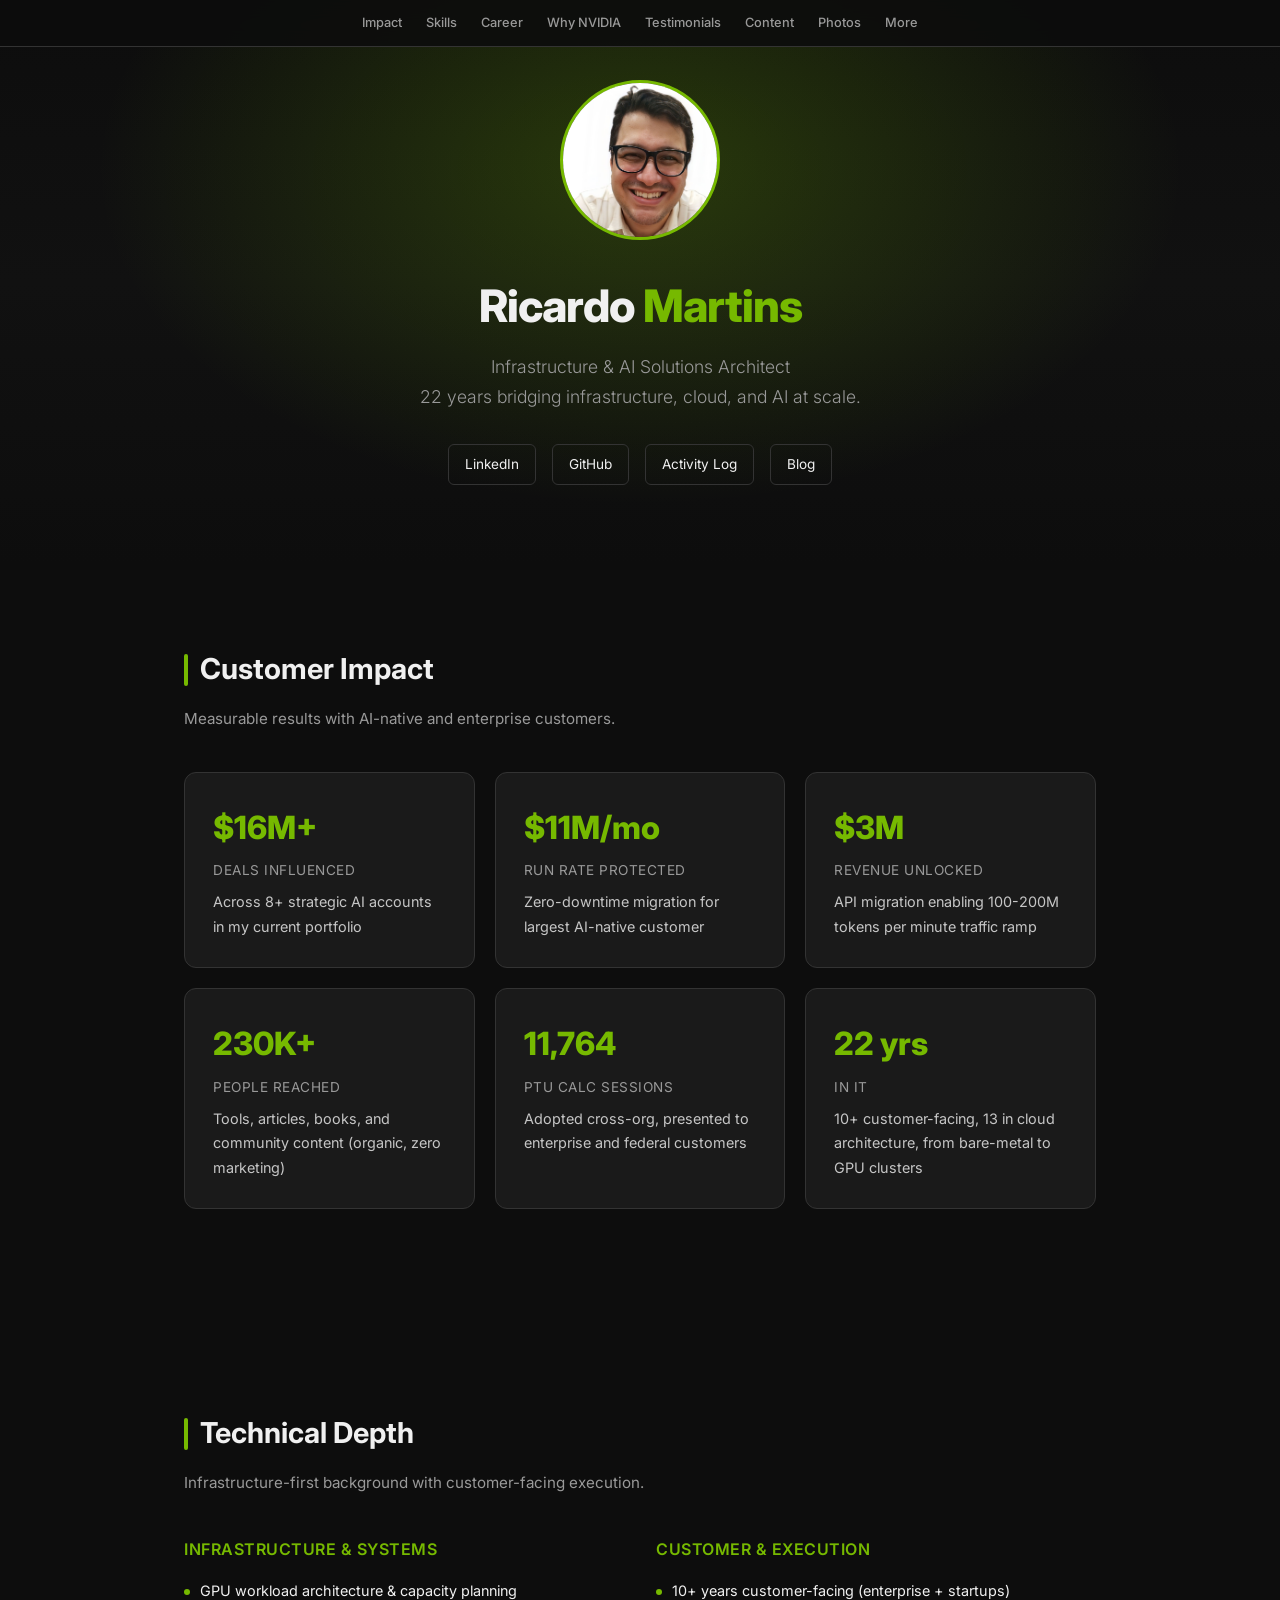
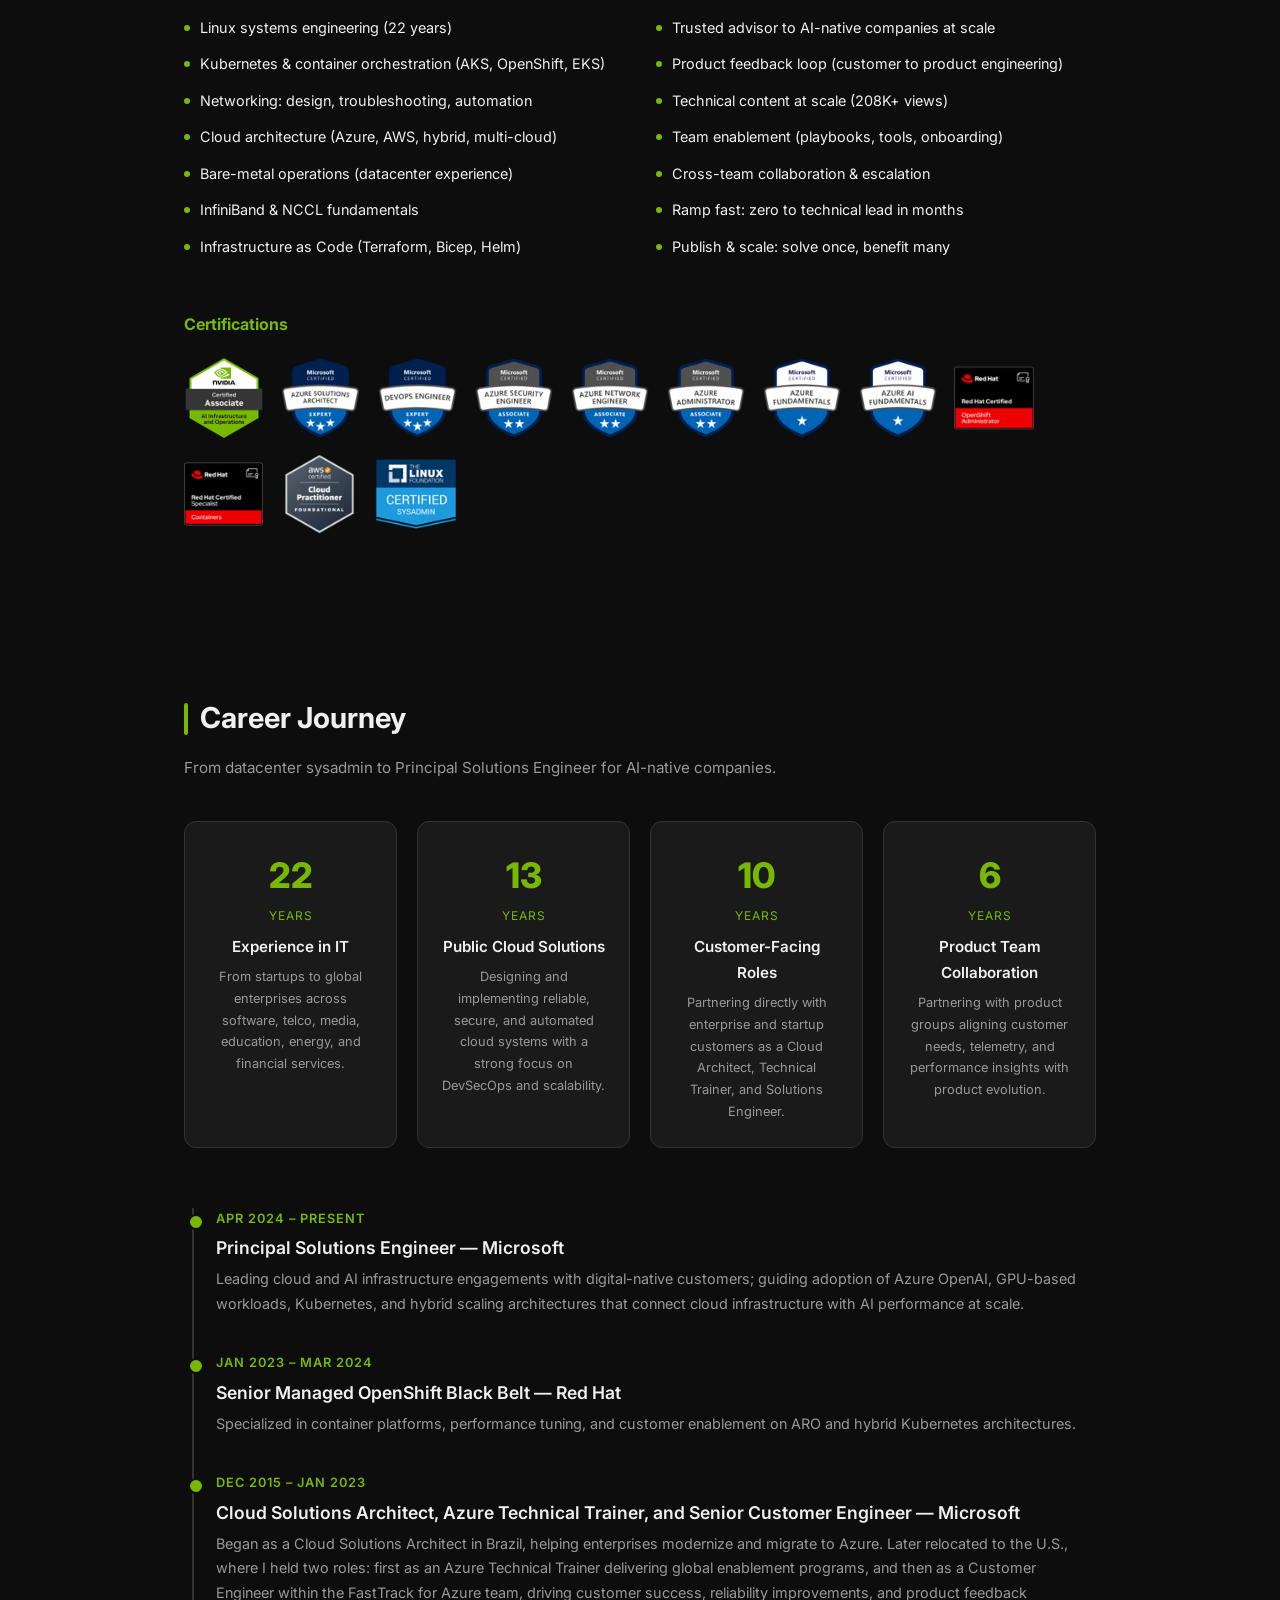
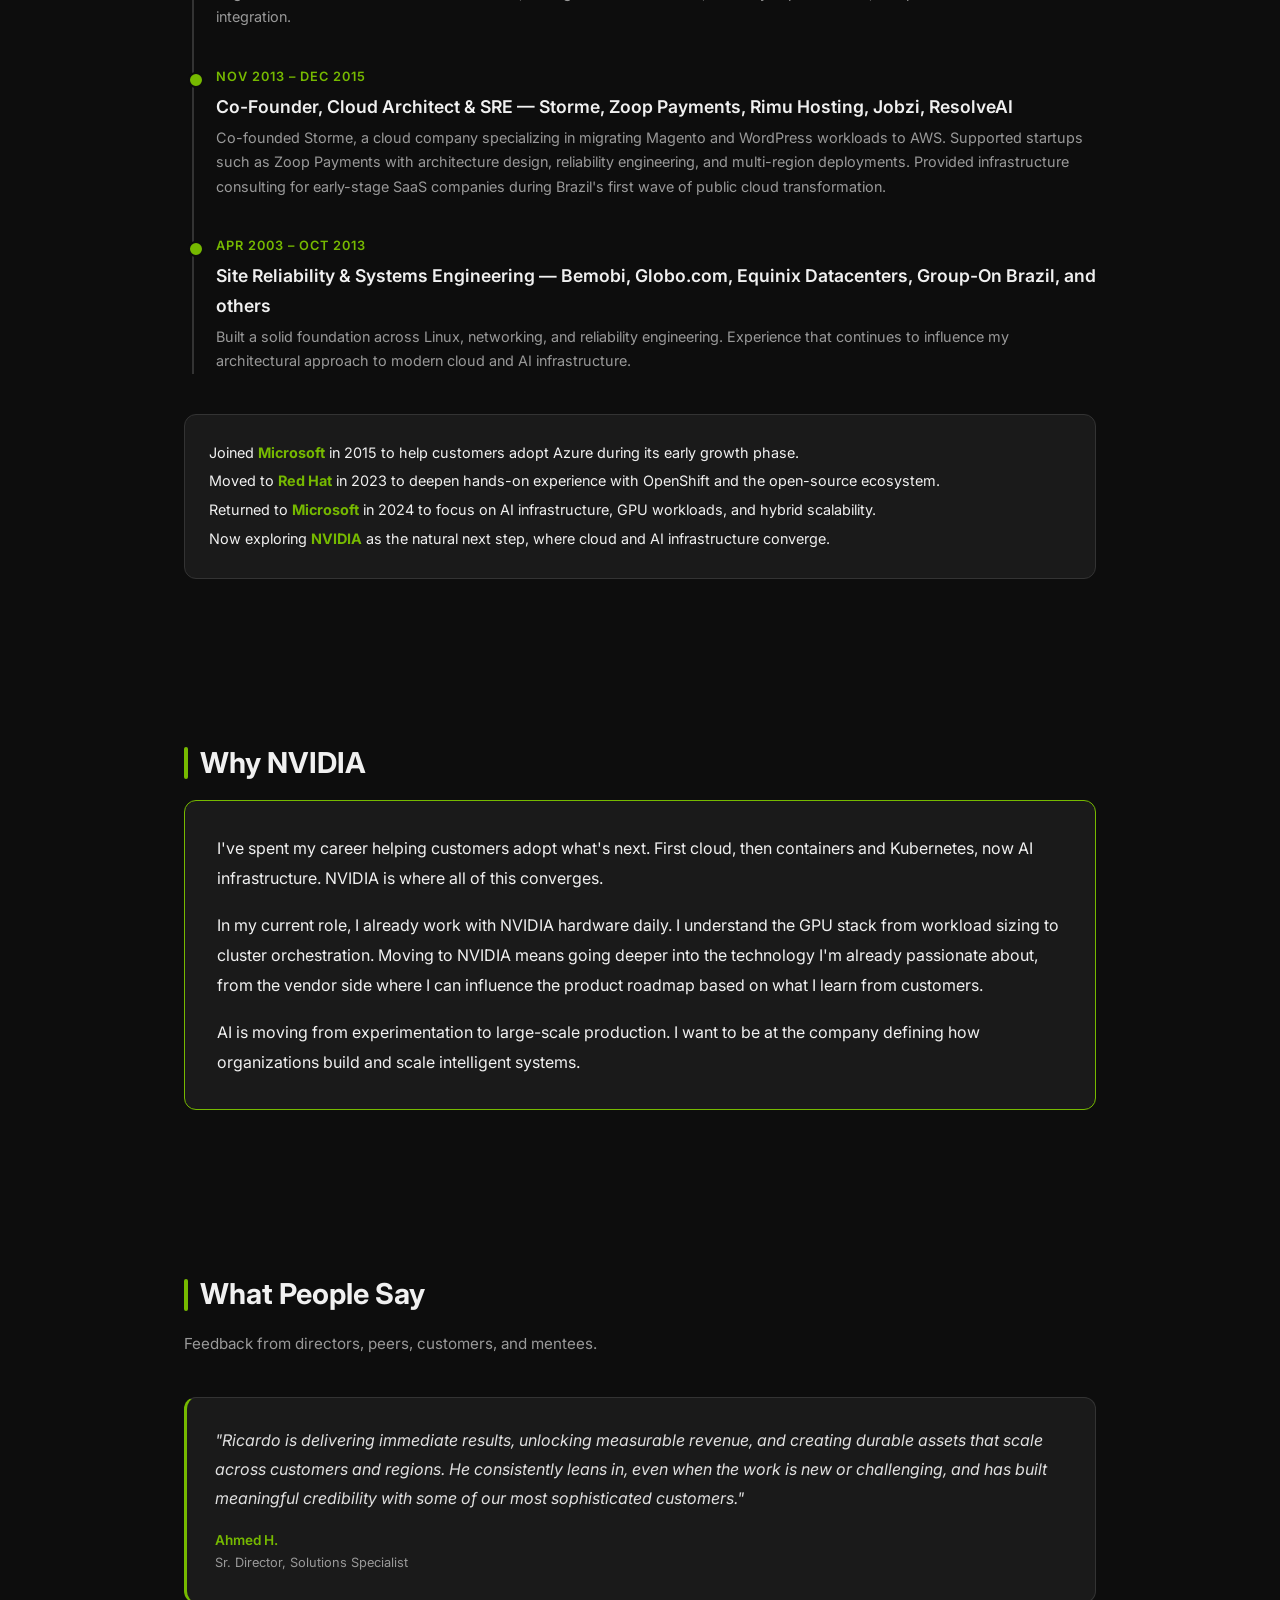
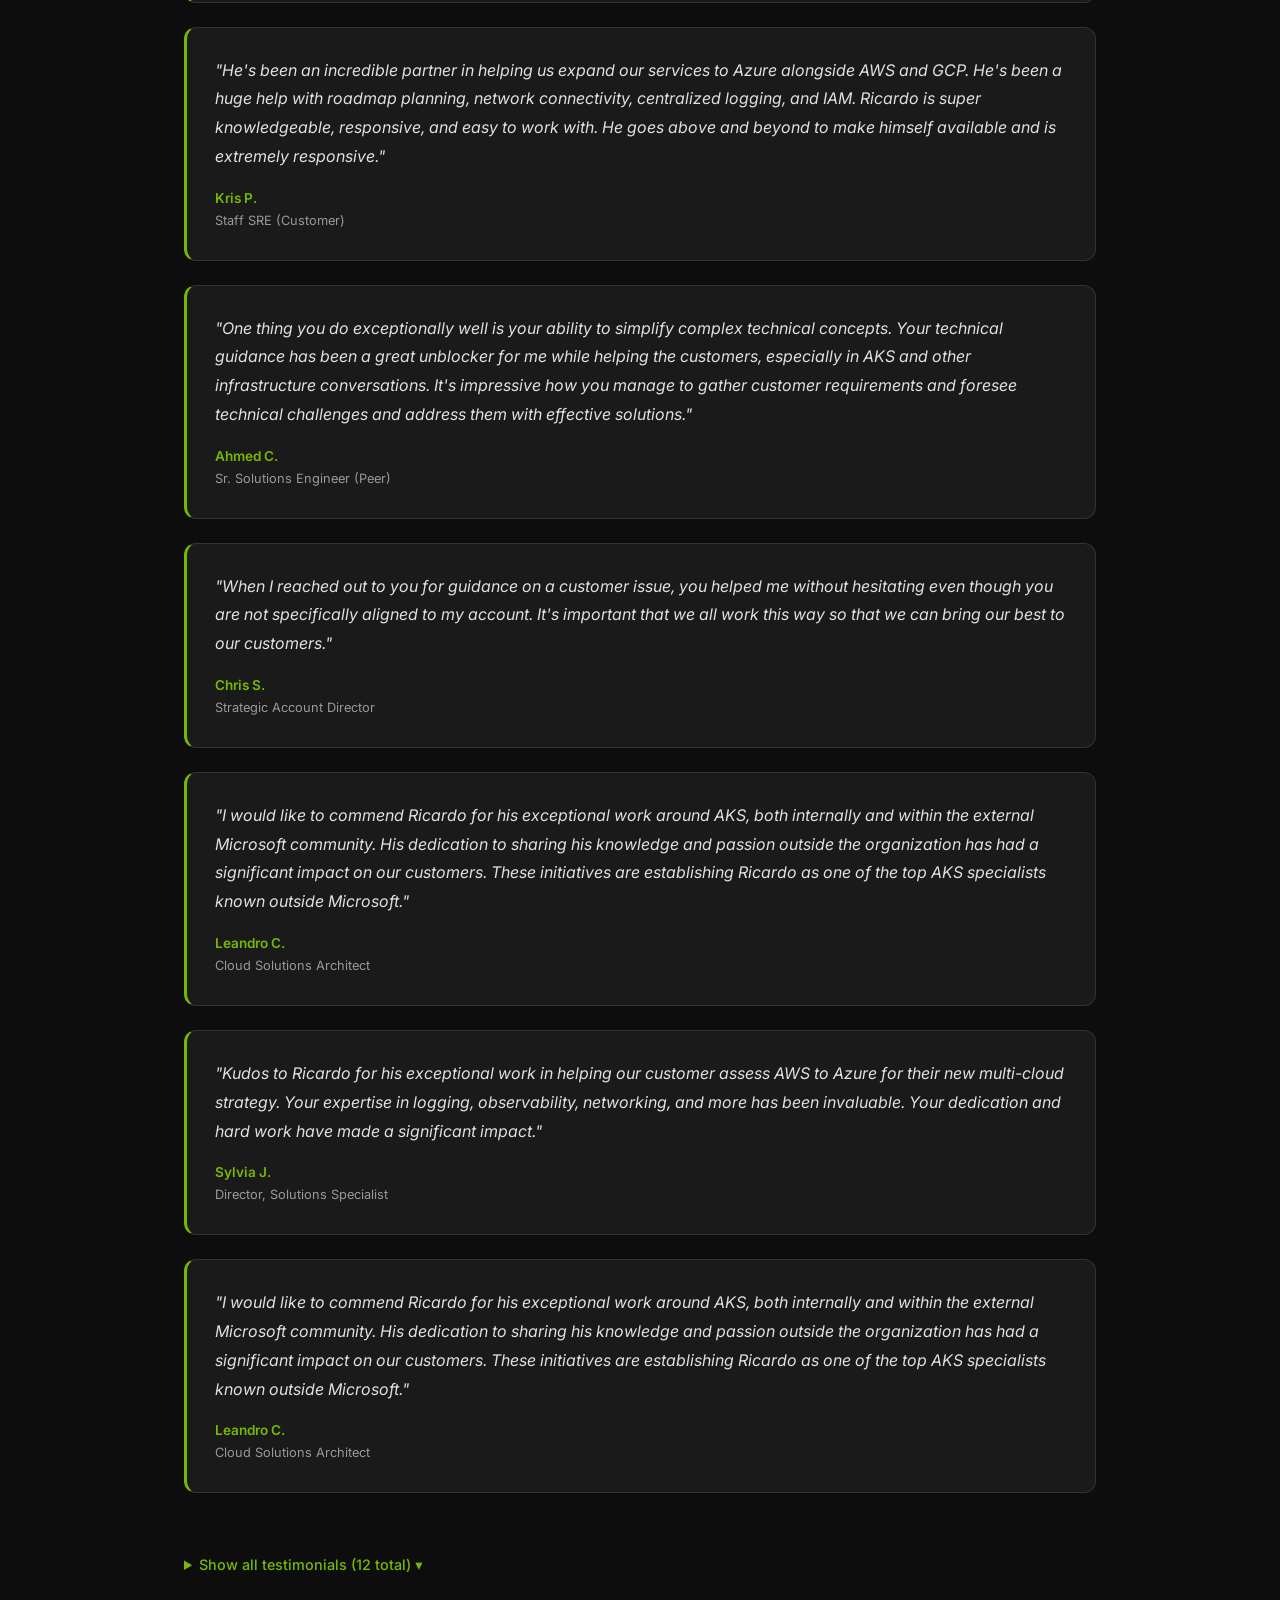
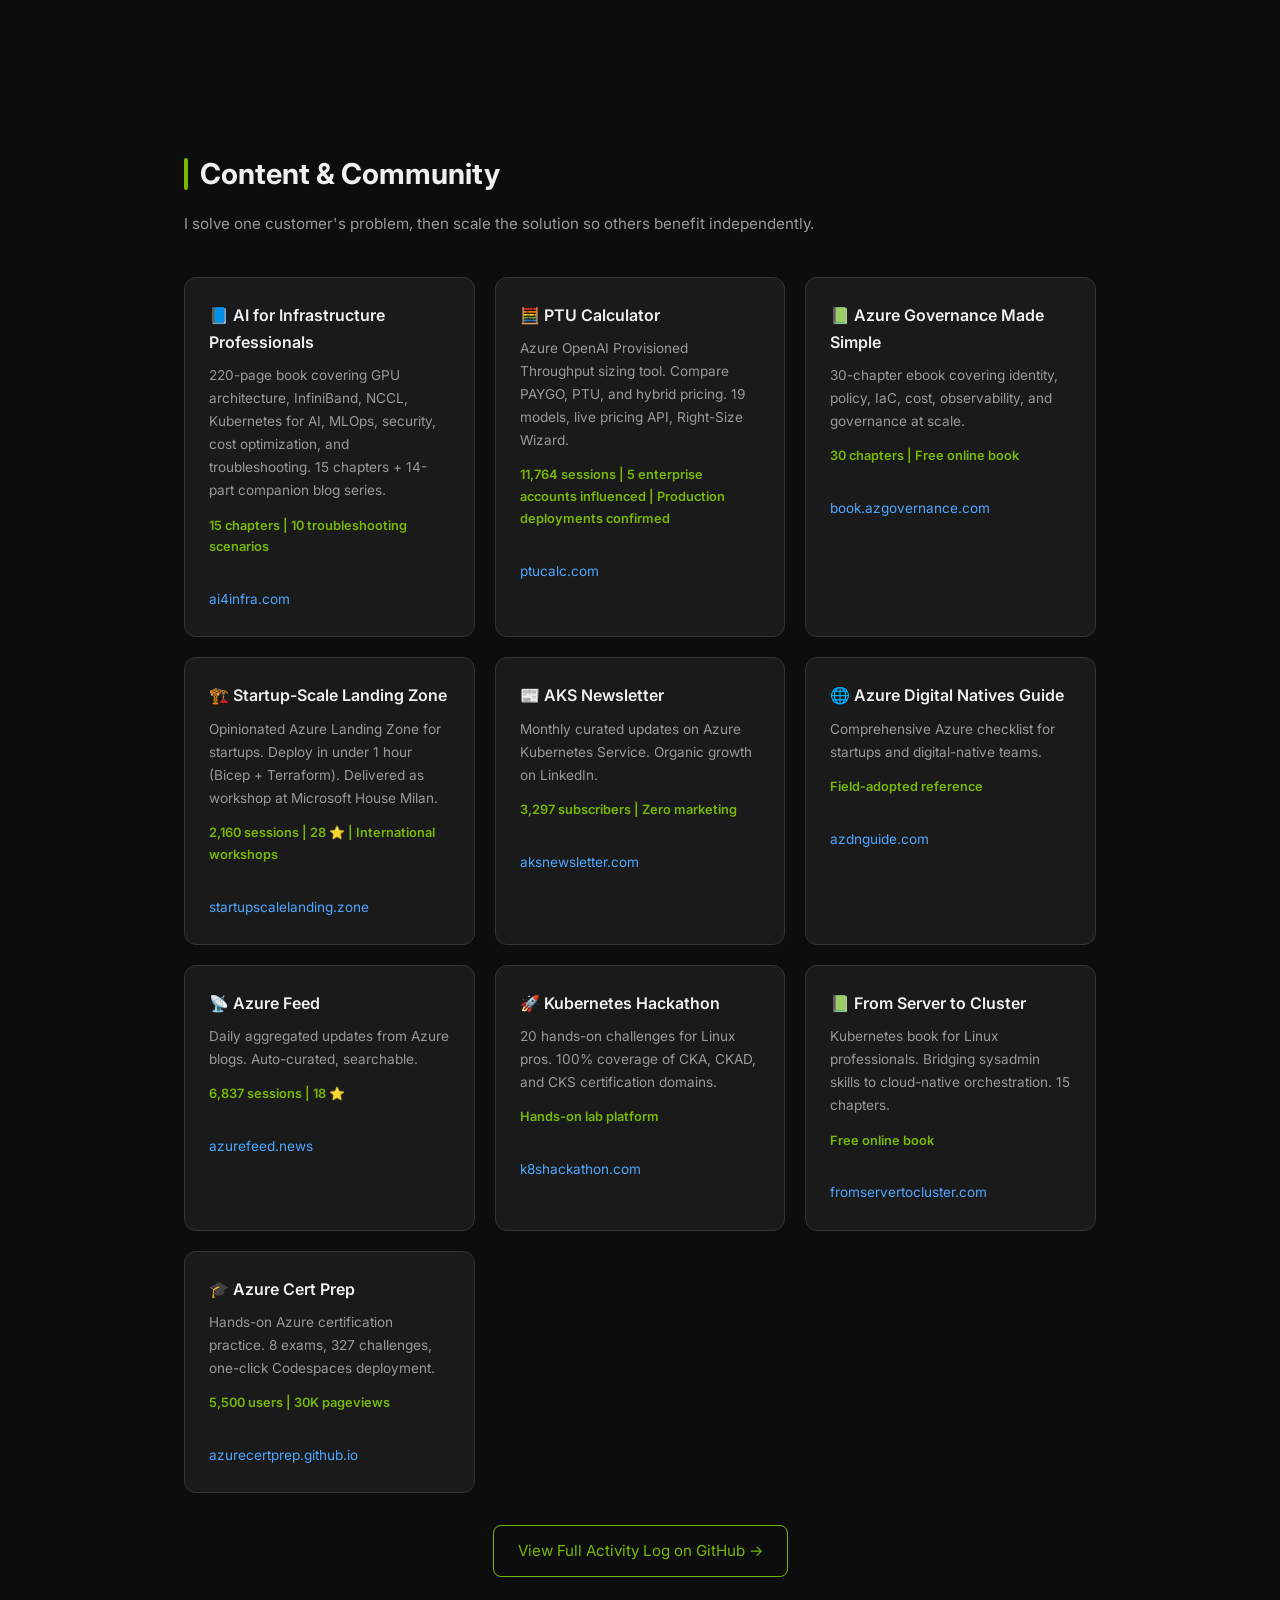
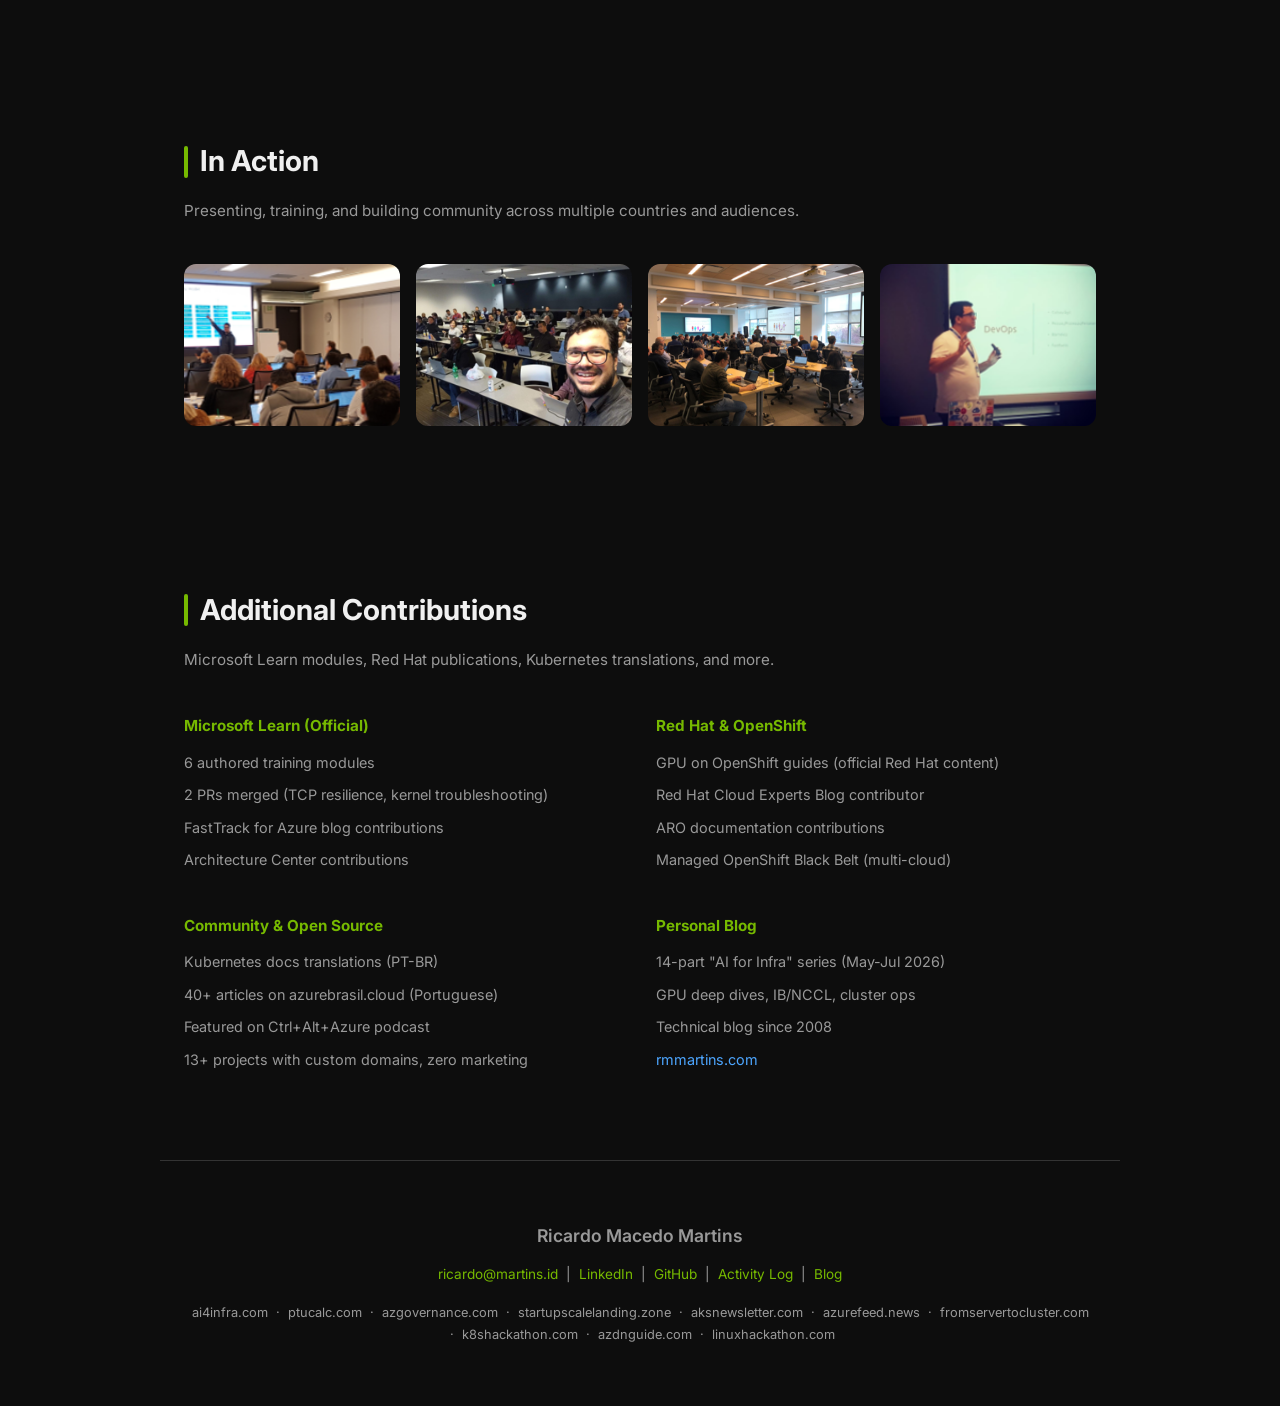
==== static/nvidia/index.html @ 284a485a "Add NVIDIA landing page at /nvidia (noindex, unlisted) - Static HTML page served at rmmartins.com/nv" ====
<!DOCTYPE html>
<html lang="en">
<head>
<meta charset="UTF-8">
<meta name="viewport" content="width=device-width, initial-scale=1.0">
<meta name="robots" content="noindex, nofollow">
<title>Ricardo Martins — Infrastructure & AI Solutions Architect</title>
<meta property="og:title" content="Ricardo Martins — Infrastructure & AI Solutions Architect">
<meta property="og:description" content="22 years bridging infrastructure, cloud, and AI at scale. 230K+ people reached, $16M+ deals influenced, 4 books published.">
<meta property="og:image" content="photo-headshot.png">
<meta property="og:type" content="website">
<link rel="preconnect" href="https://fonts.googleapis.com">
<link rel="preconnect" href="https://fonts.gstatic.com" crossorigin>
<link href="https://fonts.googleapis.com/css2?family=Inter:wght@300;400;500;600;700;800&display=swap" rel="stylesheet">
<style>
:root {
  --green: #76B900;
  --green-dim: #76B90040;
  --bg: #0d0d0d;
  --surface: #1a1a1a;
  --surface2: #242424;
  --border: #333;
  --text: #f0f0f0;
  --muted: #999;
  --blue: #4da6ff;
}
* { margin: 0; padding: 0; box-sizing: border-box; }
html { scroll-behavior: smooth; }
body { font-family: 'Inter', system-ui, -apple-system, sans-serif; background: var(--bg); color: var(--text); line-height: 1.7; font-size: 16px; }

/* Nav */
nav {
  position: fixed; top: 0; left: 0; right: 0; z-index: 100;
  background: rgba(13,13,13,0.9); backdrop-filter: blur(10px);
  border-bottom: 1px solid var(--border);
  padding: 12px 24px;
  display: flex; justify-content: center; gap: 24px;
}
nav a { color: var(--muted); text-decoration: none; font-size: 0.8rem; font-weight: 500; transition: color 0.2s; }
nav a:hover { color: var(--green); }

/* Hero */
.hero {
  display: flex;
  align-items: center;
  justify-content: center;
  text-align: center;
  padding: 80px 24px;
  background: linear-gradient(180deg, #0d0d0d 0%, #111 50%, #0d0d0d 100%);
  position: relative;
}
.hero::before {
  content: '';
  position: absolute;
  top: 0; left: 0; right: 0; bottom: 0;
  background: radial-gradient(ellipse at 50% 30%, var(--green-dim) 0%, transparent 60%);
  pointer-events: none;
}
.hero-content { position: relative; z-index: 1; max-width: 700px; }
.hero-photo {
  width: 160px; height: 160px;
  border-radius: 50%;
  border: 3px solid var(--green);
  margin: 0 auto 28px;
  background: var(--surface);
  display: flex; align-items: center; justify-content: center;
  color: var(--muted); font-size: 14px;
  overflow: hidden;
}
.hero-photo img { width: 100%; height: 100%; object-fit: cover; }
.hero h1 { font-size: 2.8rem; font-weight: 800; letter-spacing: -1px; margin-bottom: 8px; }
.hero h1 span { color: var(--green); }
.hero-subtitle { font-size: 1.1rem; color: var(--muted); margin-bottom: 32px; font-weight: 300; }
.hero-links { display: flex; gap: 16px; justify-content: center; flex-wrap: wrap; }
.hero-links a {
  color: var(--text); text-decoration: none; font-size: 0.85rem;
  padding: 8px 16px; border: 1px solid var(--border); border-radius: 6px;
  transition: all 0.2s;
}
.hero-links a:hover { border-color: var(--green); color: var(--green); }

/* Sections */
section { max-width: 960px; margin: 0 auto; padding: 80px 24px; }
.section-title {
  font-size: 1.8rem; font-weight: 700; margin-bottom: 12px;
  display: flex; align-items: center; gap: 12px;
}
.section-title::before {
  content: '';
  width: 4px; height: 32px; background: var(--green); border-radius: 2px;
}
.section-desc { color: var(--muted); margin-bottom: 40px; font-size: 0.95rem; }

/* Metrics Grid */
.metrics-grid {
  display: grid; grid-template-columns: repeat(auto-fit, minmax(260px, 1fr));
  gap: 20px; margin-bottom: 40px;
}
.metric-card {
  background: var(--surface); border: 1px solid var(--border);
  border-radius: 12px; padding: 28px;
  transition: border-color 0.2s;
}
.metric-card:hover { border-color: var(--green); }
.metric-number { font-size: 2rem; font-weight: 800; color: var(--green); margin-bottom: 4px; }
.metric-label { font-size: 0.85rem; color: var(--muted); text-transform: uppercase; letter-spacing: 0.5px; margin-bottom: 8px; }
.metric-detail { font-size: 0.9rem; color: var(--text); opacity: 0.8; }

/* Timeline */
.timeline { position: relative; padding-left: 32px; }
.timeline::before {
  content: ''; position: absolute; left: 8px; top: 0; bottom: 0;
  width: 2px; background: var(--border);
}
.timeline-item { position: relative; margin-bottom: 36px; }
.timeline-item::before {
  content: ''; position: absolute; left: -28px; top: 6px;
  width: 12px; height: 12px; border-radius: 50%;
  background: var(--green); border: 2px solid var(--bg);
}
.timeline-year { font-size: 0.8rem; color: var(--green); font-weight: 600; text-transform: uppercase; letter-spacing: 1px; margin-bottom: 4px; }
.timeline-title { font-size: 1.1rem; font-weight: 600; margin-bottom: 4px; }
.timeline-desc { font-size: 0.9rem; color: var(--muted); }

/* Skills Grid */
.skills-section { display: grid; grid-template-columns: 1fr 1fr; gap: 32px; }
.skill-column h3 { font-size: 1rem; color: var(--green); margin-bottom: 16px; font-weight: 600; text-transform: uppercase; letter-spacing: 0.5px; }
.skill-item { display: flex; align-items: center; gap: 10px; margin-bottom: 12px; font-size: 0.9rem; }
.skill-dot { width: 6px; height: 6px; border-radius: 50%; background: var(--green); flex-shrink: 0; }

/* Testimonials */
.testimonials-grid { display: grid; gap: 24px; }
.testimonial-card {
  background: var(--surface); border: 1px solid var(--border);
  border-radius: 12px; padding: 28px;
  border-left: 3px solid var(--green);
}
.testimonial-quote { font-size: 1rem; font-style: italic; margin-bottom: 16px; line-height: 1.8; color: #e0e0e0; }
.testimonial-author { font-size: 0.85rem; color: var(--green); font-weight: 600; }
.testimonial-role { font-size: 0.8rem; color: var(--muted); }

/* Content Portfolio */
.content-grid {
  display: grid; grid-template-columns: repeat(auto-fit, minmax(280px, 1fr));
  gap: 20px;
}
.content-card {
  background: var(--surface); border: 1px solid var(--border);
  border-radius: 12px; padding: 24px;
  transition: border-color 0.2s;
}
.content-card:hover { border-color: var(--green); }
.content-card h4 { font-size: 1rem; margin-bottom: 8px; font-weight: 600; }
.content-card p { font-size: 0.85rem; color: var(--muted); margin-bottom: 12px; }
.content-stat { font-size: 0.8rem; color: var(--green); font-weight: 600; }
.content-card a { color: var(--blue); text-decoration: none; font-size: 0.85rem; }
.content-card a:hover { text-decoration: underline; }

/* Certifications */
.certs-grid { display: flex; flex-wrap: wrap; gap: 12px; margin-top: 20px; }
.cert-badge {
  background: var(--surface2); border: 1px solid var(--border);
  border-radius: 8px; padding: 10px 16px;
  font-size: 0.85rem; font-weight: 500;
}
.cert-badge.highlight { border-color: var(--green); color: var(--green); }

/* Photos grid */
.photos-grid {
  display: grid; grid-template-columns: repeat(auto-fit, minmax(200px, 1fr));
  gap: 16px; margin-top: 24px;
}
.photo-placeholder {
  aspect-ratio: 4/3; background: var(--surface); border: 2px dashed var(--border);
  border-radius: 12px; display: flex; align-items: center; justify-content: center;
  color: var(--muted); font-size: 0.85rem; text-align: center; padding: 16px;
}

/* Footer */
.footer {
  text-align: center; padding: 60px 24px;
  border-top: 1px solid var(--border);
  max-width: 960px; margin: 0 auto;
}
.footer p { color: var(--muted); font-size: 0.85rem; }
.footer a { color: var(--green); text-decoration: none; }

/* Responsive */
@media (max-width: 768px) {
  .hero h1 { font-size: 2rem; }
  .skills-section { grid-template-columns: 1fr; }
  .metrics-grid { grid-template-columns: 1fr; }
  section { padding: 60px 20px; }
}
</style>
</head>
<body>

<nav>
  <a href="#impact">Impact</a>
  <a href="#skills">Skills</a>
  <a href="#journey">Career</a>
  <a href="#why-nvidia">Why NVIDIA</a>
  <a href="#testimonials">Testimonials</a>
  <a href="#content">Content</a>
  <a href="#speaking">Photos</a>
  <a href="#contributions">More</a>
</nav>

<!-- HERO -->
<div class="hero">
  <div class="hero-content">
    <div class="hero-photo">
      <img src="photo-headshot.png" alt="Ricardo Martins">
    </div>
    <h1>Ricardo <span>Martins</span></h1>
    <p class="hero-subtitle">Infrastructure &amp; AI Solutions Architect<br>22 years bridging infrastructure, cloud, and AI at scale.</p>
    <div class="hero-links">
      <a href="https://linkedin.com/in/ricmmartins">LinkedIn</a>
      <a href="https://github.com/ricmmartins">GitHub</a>
      <a href="https://github.com/ricmmartins/activitylog">Activity Log</a>
      <a href="https://rmmartins.com">Blog</a>
    </div>
  </div>
</div>

<!-- CUSTOMER IMPACT -->
<section id="impact">
  <h2 class="section-title">Customer Impact</h2>
  <p class="section-desc">Measurable results with AI-native and enterprise customers.</p>

  <div class="metrics-grid">
    <div class="metric-card">
      <div class="metric-number">$16M+</div>
      <div class="metric-label">Deals Influenced</div>
      <div class="metric-detail">Across 8+ strategic AI accounts in my current portfolio</div>
    </div>
    <div class="metric-card">
      <div class="metric-number">$11M/mo</div>
      <div class="metric-label">Run Rate Protected</div>
      <div class="metric-detail">Zero-downtime migration for largest AI-native customer</div>
    </div>
    <div class="metric-card">
      <div class="metric-number">$3M</div>
      <div class="metric-label">Revenue Unlocked</div>
      <div class="metric-detail">API migration enabling 100-200M tokens per minute traffic ramp</div>
    </div>
    <div class="metric-card">
      <div class="metric-number">230K+</div>
      <div class="metric-label">People Reached</div>
      <div class="metric-detail">Tools, articles, books, and community content (organic, zero marketing)</div>
    </div>
    <div class="metric-card">
      <div class="metric-number">11,764</div>
      <div class="metric-label">PTU Calc Sessions</div>
      <div class="metric-detail">Adopted cross-org, presented to enterprise and federal customers</div>
    </div>
    <div class="metric-card">
      <div class="metric-number">22 yrs</div>
      <div class="metric-label">In IT</div>
      <div class="metric-detail">10+ customer-facing, 13 in cloud architecture, from bare-metal to GPU clusters</div>
    </div>
  </div>
</section>

<!-- TECHNICAL DEPTH -->
<section id="skills">
  <h2 class="section-title">Technical Depth</h2>
  <p class="section-desc">Infrastructure-first background with customer-facing execution.</p>

  <div class="skills-section">
    <div class="skill-column">
      <h3>Infrastructure &amp; Systems</h3>
      <div class="skill-item"><span class="skill-dot"></span>GPU workload architecture &amp; capacity planning</div>
      <div class="skill-item"><span class="skill-dot"></span>Linux systems engineering (22 years)</div>
      <div class="skill-item"><span class="skill-dot"></span>Kubernetes &amp; container orchestration (AKS, OpenShift, EKS)</div>
      <div class="skill-item"><span class="skill-dot"></span>Networking: design, troubleshooting, automation</div>
      <div class="skill-item"><span class="skill-dot"></span>Cloud architecture (Azure, AWS, hybrid, multi-cloud)</div>
      <div class="skill-item"><span class="skill-dot"></span>Bare-metal operations (datacenter experience)</div>
      <div class="skill-item"><span class="skill-dot"></span>InfiniBand &amp; NCCL fundamentals</div>
      <div class="skill-item"><span class="skill-dot"></span>Infrastructure as Code (Terraform, Bicep, Helm)</div>
    </div>
    <div class="skill-column">
      <h3>Customer &amp; Execution</h3>
      <div class="skill-item"><span class="skill-dot"></span>10+ years customer-facing (enterprise + startups)</div>
      <div class="skill-item"><span class="skill-dot"></span>Trusted advisor to AI-native companies at scale</div>
      <div class="skill-item"><span class="skill-dot"></span>Product feedback loop (customer to product engineering)</div>
      <div class="skill-item"><span class="skill-dot"></span>Technical content at scale (208K+ views)</div>
      <div class="skill-item"><span class="skill-dot"></span>Team enablement (playbooks, tools, onboarding)</div>
      <div class="skill-item"><span class="skill-dot"></span>Cross-team collaboration &amp; escalation</div>
      <div class="skill-item"><span class="skill-dot"></span>Ramp fast: zero to technical lead in months</div>
      <div class="skill-item"><span class="skill-dot"></span>Publish &amp; scale: solve once, benefit many</div>
    </div>
  </div>

  <h3 style="color: var(--green); margin-top: 40px; font-size: 1rem;">Certifications</h3>
  <div style="display:flex; flex-wrap:wrap; gap:16px; margin-top:20px; align-items:center;">
    <img src="badges/badge-nvidia-ai-infra.png" alt="NVIDIA AI Infrastructure & Operations" style="height:80px; border-radius:8px;">
    <img src="badges/badge-azure-solutions-architect.png" alt="Azure Solutions Architect Expert" style="height:80px; border-radius:8px;">
    <img src="badges/badge-azure-devops-engineer.png" alt="Azure DevOps Engineer Expert" style="height:80px; border-radius:8px;">
    <img src="badges/badge-azure-security-engineer.png" alt="Azure Security Engineer" style="height:80px; border-radius:8px;">
    <img src="badges/badge-azure-network-engineer.png" alt="Azure Network Engineer" style="height:80px; border-radius:8px;">
    <img src="badges/badge-azure-administrator.png" alt="Azure Administrator" style="height:80px; border-radius:8px;">
    <img src="badges/badge-azure-fundamentals.png" alt="Azure Fundamentals" style="height:80px; border-radius:8px;">
    <img src="badges/badge-azure-ai-fundamentals.png" alt="Azure AI Fundamentals" style="height:80px; border-radius:8px;">
    <img src="badges/badge-redhat-openshift.png" alt="Red Hat Certified OpenShift Administrator" style="height:80px; border-radius:8px;">
    <img src="badges/badge-redhat-containers.png" alt="Red Hat Certified Specialist Containers" style="height:80px; border-radius:8px;">
    <img src="badges/badge-aws-cloud-practitioner.png" alt="AWS Cloud Practitioner" style="height:80px; border-radius:8px;">
    <img src="badges/badge-linux-foundation.png" alt="Linux Foundation Certified Sysadmin" style="height:80px; border-radius:8px;">
  </div>
</section>

<!-- CAREER JOURNEY -->
<section id="journey">
  <h2 class="section-title">Career Journey</h2>
  <p class="section-desc">From datacenter sysadmin to Principal Solutions Engineer for AI-native companies.</p>

  <!-- Experience at a Glance -->
  <div style="display:grid; grid-template-columns:repeat(auto-fit, minmax(200px, 1fr)); gap:20px; margin-bottom:60px;">
    <div style="background:var(--surface); border:1px solid var(--border); border-radius:12px; padding:24px; text-align:center;">
      <div style="font-size:2.2rem; font-weight:800; color:var(--green);">22</div>
      <div style="font-size:0.75rem; color:var(--green); text-transform:uppercase; letter-spacing:1px; margin-bottom:8px;">Years</div>
      <div style="font-size:0.95rem; font-weight:600; margin-bottom:6px;">Experience in IT</div>
      <div style="font-size:0.8rem; color:var(--muted);">From startups to global enterprises across software, telco, media, education, energy, and financial services.</div>
    </div>
    <div style="background:var(--surface); border:1px solid var(--border); border-radius:12px; padding:24px; text-align:center;">
      <div style="font-size:2.2rem; font-weight:800; color:var(--green);">13</div>
      <div style="font-size:0.75rem; color:var(--green); text-transform:uppercase; letter-spacing:1px; margin-bottom:8px;">Years</div>
      <div style="font-size:0.95rem; font-weight:600; margin-bottom:6px;">Public Cloud Solutions</div>
      <div style="font-size:0.8rem; color:var(--muted);">Designing and implementing reliable, secure, and automated cloud systems with a strong focus on DevSecOps and scalability.</div>
    </div>
    <div style="background:var(--surface); border:1px solid var(--border); border-radius:12px; padding:24px; text-align:center;">
      <div style="font-size:2.2rem; font-weight:800; color:var(--green);">10</div>
      <div style="font-size:0.75rem; color:var(--green); text-transform:uppercase; letter-spacing:1px; margin-bottom:8px;">Years</div>
      <div style="font-size:0.95rem; font-weight:600; margin-bottom:6px;">Customer-Facing Roles</div>
      <div style="font-size:0.8rem; color:var(--muted);">Partnering directly with enterprise and startup customers as a Cloud Architect, Technical Trainer, and Solutions Engineer.</div>
    </div>
    <div style="background:var(--surface); border:1px solid var(--border); border-radius:12px; padding:24px; text-align:center;">
      <div style="font-size:2.2rem; font-weight:800; color:var(--green);">6</div>
      <div style="font-size:0.75rem; color:var(--green); text-transform:uppercase; letter-spacing:1px; margin-bottom:8px;">Years</div>
      <div style="font-size:0.95rem; font-weight:600; margin-bottom:6px;">Product Team Collaboration</div>
      <div style="font-size:0.8rem; color:var(--muted);">Partnering with product groups aligning customer needs, telemetry, and performance insights with product evolution.</div>
    </div>
  </div>

  <div class="timeline">
    <div class="timeline-item">
      <div class="timeline-year">Apr 2024 – Present</div>
      <div class="timeline-title">Principal Solutions Engineer — Microsoft</div>
      <div class="timeline-desc">Leading cloud and AI infrastructure engagements with digital-native customers; guiding adoption of Azure OpenAI, GPU-based workloads, Kubernetes, and hybrid scaling architectures that connect cloud infrastructure with AI performance at scale.</div>
    </div>
    <div class="timeline-item">
      <div class="timeline-year">Jan 2023 – Mar 2024</div>
      <div class="timeline-title">Senior Managed OpenShift Black Belt — Red Hat</div>
      <div class="timeline-desc">Specialized in container platforms, performance tuning, and customer enablement on ARO and hybrid Kubernetes architectures.</div>
    </div>
    <div class="timeline-item">
      <div class="timeline-year">Dec 2015 – Jan 2023</div>
      <div class="timeline-title">Cloud Solutions Architect, Azure Technical Trainer, and Senior Customer Engineer — Microsoft</div>
      <div class="timeline-desc">Began as a Cloud Solutions Architect in Brazil, helping enterprises modernize and migrate to Azure. Later relocated to the U.S., where I held two roles: first as an Azure Technical Trainer delivering global enablement programs, and then as a Customer Engineer within the FastTrack for Azure team, driving customer success, reliability improvements, and product feedback integration.</div>
    </div>
    <div class="timeline-item">
      <div class="timeline-year">Nov 2013 – Dec 2015</div>
      <div class="timeline-title">Co-Founder, Cloud Architect &amp; SRE — Storme, Zoop Payments, Rimu Hosting, Jobzi, ResolveAI</div>
      <div class="timeline-desc">Co-founded Storme, a cloud company specializing in migrating Magento and WordPress workloads to AWS. Supported startups such as Zoop Payments with architecture design, reliability engineering, and multi-region deployments. Provided infrastructure consulting for early-stage SaaS companies during Brazil's first wave of public cloud transformation.</div>
    </div>
    <div class="timeline-item">
      <div class="timeline-year">Apr 2003 – Oct 2013</div>
      <div class="timeline-title">Site Reliability &amp; Systems Engineering — Bemobi, Globo.com, Equinix Datacenters, Group-On Brazil, and others</div>
      <div class="timeline-desc">Built a solid foundation across Linux, networking, and reliability engineering. Experience that continues to influence my architectural approach to modern cloud and AI infrastructure.</div>
    </div>
  </div>

  <div style="background:var(--surface); border:1px solid var(--border); border-radius:12px; padding:24px; margin-top:40px; font-size:0.9rem; line-height:2;">
    <p>Joined <strong style="color:var(--green);">Microsoft</strong> in 2015 to help customers adopt Azure during its early growth phase.</p>
    <p>Moved to <strong style="color:var(--green);">Red Hat</strong> in 2023 to deepen hands-on experience with OpenShift and the open-source ecosystem.</p>
    <p>Returned to <strong style="color:var(--green);">Microsoft</strong> in 2024 to focus on AI infrastructure, GPU workloads, and hybrid scalability.</p>
    <p>Now exploring <strong style="color:var(--green);">NVIDIA</strong> as the natural next step, where cloud and AI infrastructure converge.</p>
  </div>
</section>

<!-- WHY NVIDIA -->
<section id="why-nvidia">
  <h2 class="section-title">Why NVIDIA</h2>
  <div style="background:var(--surface); border:1px solid var(--green); border-radius:12px; padding:32px; font-size:1rem; line-height:1.9;">
    <p>I've spent my career helping customers adopt what's next. First cloud, then containers and Kubernetes, now AI infrastructure. NVIDIA is where all of this converges.</p>
    <p style="margin-top:16px;">In my current role, I already work with NVIDIA hardware daily. I understand the GPU stack from workload sizing to cluster orchestration. Moving to NVIDIA means going deeper into the technology I'm already passionate about, from the vendor side where I can influence the product roadmap based on what I learn from customers.</p>
    <p style="margin-top:16px;">AI is moving from experimentation to large-scale production. I want to be at the company defining how organizations build and scale intelligent systems.</p>
  </div>
</section>

<!-- TESTIMONIALS -->
<section id="testimonials">
  <h2 class="section-title">What People Say</h2>
  <p class="section-desc">Feedback from directors, peers, customers, and mentees.</p>

  <div class="testimonials-grid">
    <div class="testimonial-card">
      <div class="testimonial-quote">"Ricardo is delivering immediate results, unlocking measurable revenue, and creating durable assets that scale across customers and regions. He consistently leans in, even when the work is new or challenging, and has built meaningful credibility with some of our most sophisticated customers."</div>
      <div class="testimonial-author">Ahmed H.</div>
      <div class="testimonial-role">Sr. Director, Solutions Specialist</div>
    </div>

    <div class="testimonial-card">
      <div class="testimonial-quote">"He's been an incredible partner in helping us expand our services to Azure alongside AWS and GCP. He's been a huge help with roadmap planning, network connectivity, centralized logging, and IAM. Ricardo is super knowledgeable, responsive, and easy to work with. He goes above and beyond to make himself available and is extremely responsive."</div>
      <div class="testimonial-author">Kris P.</div>
      <div class="testimonial-role">Staff SRE (Customer)</div>
    </div>

    <div class="testimonial-card">
      <div class="testimonial-quote">"One thing you do exceptionally well is your ability to simplify complex technical concepts. Your technical guidance has been a great unblocker for me while helping the customers, especially in AKS and other infrastructure conversations. It's impressive how you manage to gather customer requirements and foresee technical challenges and address them with effective solutions."</div>
      <div class="testimonial-author">Ahmed C.</div>
      <div class="testimonial-role">Sr. Solutions Engineer (Peer)</div>
    </div>

    <div class="testimonial-card">
      <div class="testimonial-quote">"When I reached out to you for guidance on a customer issue, you helped me without hesitating even though you are not specifically aligned to my account. It's important that we all work this way so that we can bring our best to our customers."</div>
      <div class="testimonial-author">Chris S.</div>
      <div class="testimonial-role">Strategic Account Director</div>
    </div>

    <div class="testimonial-card">
      <div class="testimonial-quote">"I would like to commend Ricardo for his exceptional work around AKS, both internally and within the external Microsoft community. His dedication to sharing his knowledge and passion outside the organization has had a significant impact on our customers. These initiatives are establishing Ricardo as one of the top AKS specialists known outside Microsoft."</div>
      <div class="testimonial-author">Leandro C.</div>
      <div class="testimonial-role">Cloud Solutions Architect</div>
    </div>

    <div class="testimonial-card">
      <div class="testimonial-quote">"Kudos to Ricardo for his exceptional work in helping our customer assess AWS to Azure for their new multi-cloud strategy. Your expertise in logging, observability, networking, and more has been invaluable. Your dedication and hard work have made a significant impact."</div>
      <div class="testimonial-author">Sylvia J.</div>
      <div class="testimonial-role">Director, Solutions Specialist</div>
    </div>

    <div class="testimonial-card">
      <div class="testimonial-quote">"I would like to commend Ricardo for his exceptional work around AKS, both internally and within the external Microsoft community. His dedication to sharing his knowledge and passion outside the organization has had a significant impact on our customers. These initiatives are establishing Ricardo as one of the top AKS specialists known outside Microsoft."</div>
      <div class="testimonial-author">Leandro C.</div>
      <div class="testimonial-role">Cloud Solutions Architect</div>
    </div>

    <details style="margin-top:24px;">
      <summary style="cursor:pointer; color:var(--green); font-size:0.9rem; font-weight:500; padding:12px 0;">Show all testimonials (12 total) ▾</summary>

    <div class="testimonial-card" style="margin-top:16px;">
      <div class="testimonial-quote">"Ricardo, you are fantastic to work with! Our customer really enjoyed their time with you. You are proactive in your content, meeting invites, and follow-through. Really, I wish all our engineers were as diligent as you are."</div>
      <div class="testimonial-author">Mark M.</div>
      <div class="testimonial-role">Customer Success Manager</div>
    </div>

    <div class="testimonial-card">
      <div class="testimonial-quote">"Ricardo, you are always going above and beyond, effectively and efficiently working with customers and partners to surpass our targets. You always build great rapport with all different teams and it shows. Many of our stakeholders ask to have you as part of the project."</div>
      <div class="testimonial-author">Ana R.</div>
      <div class="testimonial-role">Principal Program Manager</div>
    </div>

    <div class="testimonial-card">
      <div class="testimonial-quote">"Ricardo is an outstanding professional and colleague. I had heard great things about him long before we met at Microsoft. Now that I've had the chance to work with him, I can confirm that everything I heard was true. He goes above and beyond to help others and brings an immense technical background to share."</div>
      <div class="testimonial-author">Igor A.</div>
      <div class="testimonial-role">Cloud Solution Architect (Mentee)</div>
    </div>

    <div class="testimonial-card">
      <div class="testimonial-quote">"Your advice and experience really made a difference. It gave me the confidence to take the next steps, and I'm excited to share that I've landed a new role here at Microsoft! I truly appreciate your help and the impact you've had in this journey."</div>
      <div class="testimonial-author">Ramon R.</div>
      <div class="testimonial-role">Sr. Cloud Solutions Architect</div>
    </div>

    <div class="testimonial-card">
      <div class="testimonial-quote">"Ricardo doesn't just try new things. He builds them, ships them, and raises the standard for everyone around him. Every tool he builds accelerates customer time-to-value. Every guide he publishes makes the team smarter."</div>
      <div class="testimonial-author">Ravi K.</div>
      <div class="testimonial-role">SE Manager (Internal award nomination)</div>
    </div>

    <div class="testimonial-card">
      <div class="testimonial-quote">"My favorite SE. Ask for a promo this cycle."</div>
      <div class="testimonial-author">Patrick M.</div>
      <div class="testimonial-role">Sales Specialist Partner</div>
    </div>

    </details>
  </div>
</section>

<!-- CONTENT & COMMUNITY -->
<section id="content">
  <h2 class="section-title">Content &amp; Community</h2>
  <p class="section-desc">I solve one customer's problem, then scale the solution so others benefit independently.</p>

  <div class="content-grid">
    <div class="content-card">
      <h4>📘 AI for Infrastructure Professionals</h4>
      <p>220-page book covering GPU architecture, InfiniBand, NCCL, Kubernetes for AI, MLOps, security, cost optimization, and troubleshooting. 15 chapters + 14-part companion blog series.</p>
      <div class="content-stat">15 chapters | 10 troubleshooting scenarios</div>
      <br><a href="https://ai4infra.com">ai4infra.com</a>
    </div>
    <div class="content-card">
      <h4>🧮 PTU Calculator</h4>
      <p>Azure OpenAI Provisioned Throughput sizing tool. Compare PAYGO, PTU, and hybrid pricing. 19 models, live pricing API, Right-Size Wizard.</p>
      <div class="content-stat">11,764 sessions | 5 enterprise accounts influenced | Production deployments confirmed</div>
      <br><a href="https://ptucalc.com">ptucalc.com</a>
    </div>
    <div class="content-card">
      <h4>📗 Azure Governance Made Simple</h4>
      <p>30-chapter ebook covering identity, policy, IaC, cost, observability, and governance at scale.</p>
      <div class="content-stat">30 chapters | Free online book</div>
      <br><a href="https://book.azgovernance.com">book.azgovernance.com</a>
    </div>
    <div class="content-card">
      <h4>🏗️ Startup-Scale Landing Zone</h4>
      <p>Opinionated Azure Landing Zone for startups. Deploy in under 1 hour (Bicep + Terraform). Delivered as workshop at Microsoft House Milan.</p>
      <div class="content-stat">2,160 sessions | 28 ⭐ | International workshops</div>
      <br><a href="https://startupscalelanding.zone">startupscalelanding.zone</a>
    </div>
    <div class="content-card">
      <h4>📰 AKS Newsletter</h4>
      <p>Monthly curated updates on Azure Kubernetes Service. Organic growth on LinkedIn.</p>
      <div class="content-stat">3,297 subscribers | Zero marketing</div>
      <br><a href="https://aksnewsletter.com">aksnewsletter.com</a>
    </div>
    <div class="content-card">
      <h4>🌐 Azure Digital Natives Guide</h4>
      <p>Comprehensive Azure checklist for startups and digital-native teams.</p>
      <div class="content-stat">Field-adopted reference</div>
      <br><a href="https://azdnguide.com">azdnguide.com</a>
    </div>
    <div class="content-card">
      <h4>📡 Azure Feed</h4>
      <p>Daily aggregated updates from Azure blogs. Auto-curated, searchable.</p>
      <div class="content-stat">6,837 sessions | 18 ⭐</div>
      <br><a href="https://azurefeed.news">azurefeed.news</a>
    </div>
    <div class="content-card">
      <h4>🚀 Kubernetes Hackathon</h4>
      <p>20 hands-on challenges for Linux pros. 100% coverage of CKA, CKAD, and CKS certification domains.</p>
      <div class="content-stat">Hands-on lab platform</div>
      <br><a href="https://k8shackathon.com">k8shackathon.com</a>
    </div>
    <div class="content-card">
      <h4>📗 From Server to Cluster</h4>
      <p>Kubernetes book for Linux professionals. Bridging sysadmin skills to cloud-native orchestration. 15 chapters.</p>
      <div class="content-stat">Free online book</div>
      <br><a href="https://fromservertocluster.com">fromservertocluster.com</a>
    </div>
    <div class="content-card">
      <h4>🎓 Azure Cert Prep</h4>
      <p>Hands-on Azure certification practice. 8 exams, 327 challenges, one-click Codespaces deployment.</p>
      <div class="content-stat">5,500 users | 30K pageviews</div>
      <br><a href="https://azurecertprep.github.io">azurecertprep.github.io</a>
    </div>
  </div>

  <div style="text-align:center; margin-top:32px;">
    <a href="https://github.com/ricmmartins/activitylog" style="color:var(--green); text-decoration:none; font-size:0.95rem; border:1px solid var(--green); padding:12px 24px; border-radius:8px; display:inline-block;">View Full Activity Log on GitHub →</a>
  </div>
</section>

<!-- SPEAKING / PHOTOS -->
<section id="speaking">
  <h2 class="section-title">In Action</h2>
  <p class="section-desc">Presenting, training, and building community across multiple countries and audiences.</p>

  <div class="photos-grid">
    <img src="photo-training-1.png" alt="Presenting Azure architecture to a full classroom" style="width:100%; border-radius:12px; object-fit:cover; aspect-ratio:4/3;">
    <img src="photo-selfie-class.png" alt="Selfie with packed training room" style="width:100%; border-radius:12px; object-fit:cover; aspect-ratio:4/3;">
    <img src="photo-training-2.png" alt="Leading enterprise training at Microsoft" style="width:100%; border-radius:12px; object-fit:cover; aspect-ratio:4/3;">
    <img src="photo-devops.png" alt="Presenting on DevOps" style="width:100%; border-radius:12px; object-fit:cover; aspect-ratio:4/3;">
  </div>
</section>

<!-- ADDITIONAL CONTRIBUTIONS -->
<section id="contributions">
  <h2 class="section-title">Additional Contributions</h2>
  <p class="section-desc">Microsoft Learn modules, Red Hat publications, Kubernetes translations, and more.</p>

  <div style="display:grid; grid-template-columns: 1fr 1fr; gap:32px;">
    <div>
      <h3 style="color:var(--green); font-size:0.95rem; margin-bottom:12px;">Microsoft Learn (Official)</h3>
      <ul style="list-style:none; font-size:0.9rem; color:var(--muted);">
        <li style="margin-bottom:8px;">6 authored training modules</li>
        <li style="margin-bottom:8px;">2 PRs merged (TCP resilience, kernel troubleshooting)</li>
        <li style="margin-bottom:8px;">FastTrack for Azure blog contributions</li>
        <li style="margin-bottom:8px;">Architecture Center contributions</li>
      </ul>
    </div>
    <div>
      <h3 style="color:var(--green); font-size:0.95rem; margin-bottom:12px;">Red Hat &amp; OpenShift</h3>
      <ul style="list-style:none; font-size:0.9rem; color:var(--muted);">
        <li style="margin-bottom:8px;">GPU on OpenShift guides (official Red Hat content)</li>
        <li style="margin-bottom:8px;">Red Hat Cloud Experts Blog contributor</li>
        <li style="margin-bottom:8px;">ARO documentation contributions</li>
        <li style="margin-bottom:8px;">Managed OpenShift Black Belt (multi-cloud)</li>
      </ul>
    </div>
    <div>
      <h3 style="color:var(--green); font-size:0.95rem; margin-bottom:12px;">Community &amp; Open Source</h3>
      <ul style="list-style:none; font-size:0.9rem; color:var(--muted);">
        <li style="margin-bottom:8px;">Kubernetes docs translations (PT-BR)</li>
        <li style="margin-bottom:8px;">40+ articles on azurebrasil.cloud (Portuguese)</li>
        <li style="margin-bottom:8px;">Featured on Ctrl+Alt+Azure podcast</li>
        <li style="margin-bottom:8px;">13+ projects with custom domains, zero marketing</li>
      </ul>
    </div>
    <div>
      <h3 style="color:var(--green); font-size:0.95rem; margin-bottom:12px;">Personal Blog</h3>
      <ul style="list-style:none; font-size:0.9rem; color:var(--muted);">
        <li style="margin-bottom:8px;">14-part "AI for Infra" series (May-Jul 2026)</li>
        <li style="margin-bottom:8px;">GPU deep dives, IB/NCCL, cluster ops</li>
        <li style="margin-bottom:8px;">Technical blog since 2008</li>
        <li style="margin-bottom:8px;"><a href="https://rmmartins.com" style="color:var(--blue); text-decoration:none;">rmmartins.com</a></li>
      </ul>
    </div>
  </div>
</section>

<!-- FOOTER -->
<div class="footer">
  <p style="font-size:1.1rem; font-weight:600; margin-bottom:12px;">Ricardo Macedo Martins</p>
  <p style="margin-top: 8px;">
    <a href="mailto:ricardo@martins.id">ricardo@martins.id</a> &nbsp;|&nbsp;
    <a href="https://linkedin.com/in/ricmmartins">LinkedIn</a> &nbsp;|&nbsp;
    <a href="https://github.com/ricmmartins">GitHub</a> &nbsp;|&nbsp;
    <a href="https://github.com/ricmmartins/activitylog">Activity Log</a> &nbsp;|&nbsp;
    <a href="https://rmmartins.com">Blog</a>
  </p>
  <p style="margin-top: 16px; font-size: 0.8rem; color: var(--muted);">
    <a href="https://ai4infra.com" style="color:var(--muted);">ai4infra.com</a> &nbsp;·&nbsp;
    <a href="https://ptucalc.com" style="color:var(--muted);">ptucalc.com</a> &nbsp;·&nbsp;
    <a href="https://book.azgovernance.com" style="color:var(--muted);">azgovernance.com</a> &nbsp;·&nbsp;
    <a href="https://startupscalelanding.zone" style="color:var(--muted);">startupscalelanding.zone</a> &nbsp;·&nbsp;
    <a href="https://aksnewsletter.com" style="color:var(--muted);">aksnewsletter.com</a> &nbsp;·&nbsp;
    <a href="https://azurefeed.news" style="color:var(--muted);">azurefeed.news</a> &nbsp;·&nbsp;
    <a href="https://fromservertocluster.com" style="color:var(--muted);">fromservertocluster.com</a> &nbsp;·&nbsp;
    <a href="https://k8shackathon.com" style="color:var(--muted);">k8shackathon.com</a> &nbsp;·&nbsp;
    <a href="https://azdnguide.com" style="color:var(--muted);">azdnguide.com</a> &nbsp;·&nbsp;
    <a href="https://linuxhackathon.com" style="color:var(--muted);">linuxhackathon.com</a>
  </p>
</div>

</body>
</html>
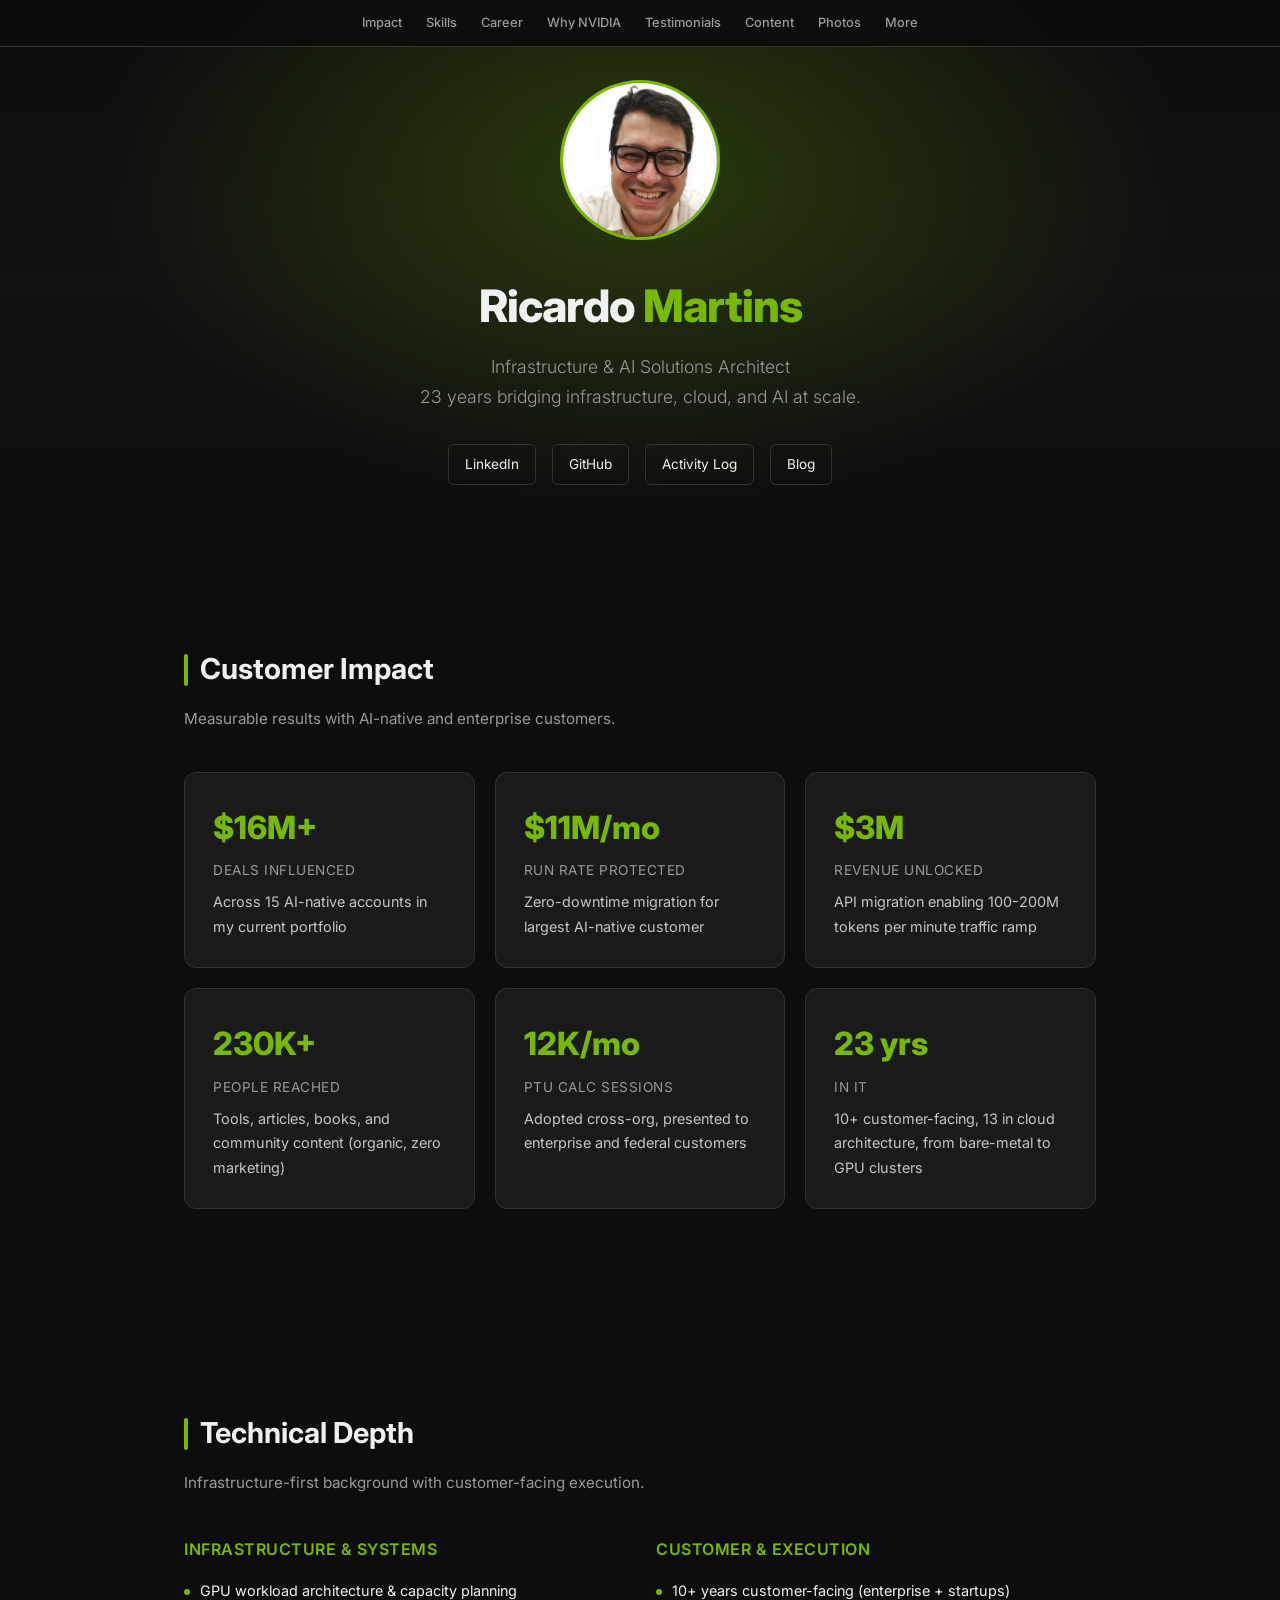
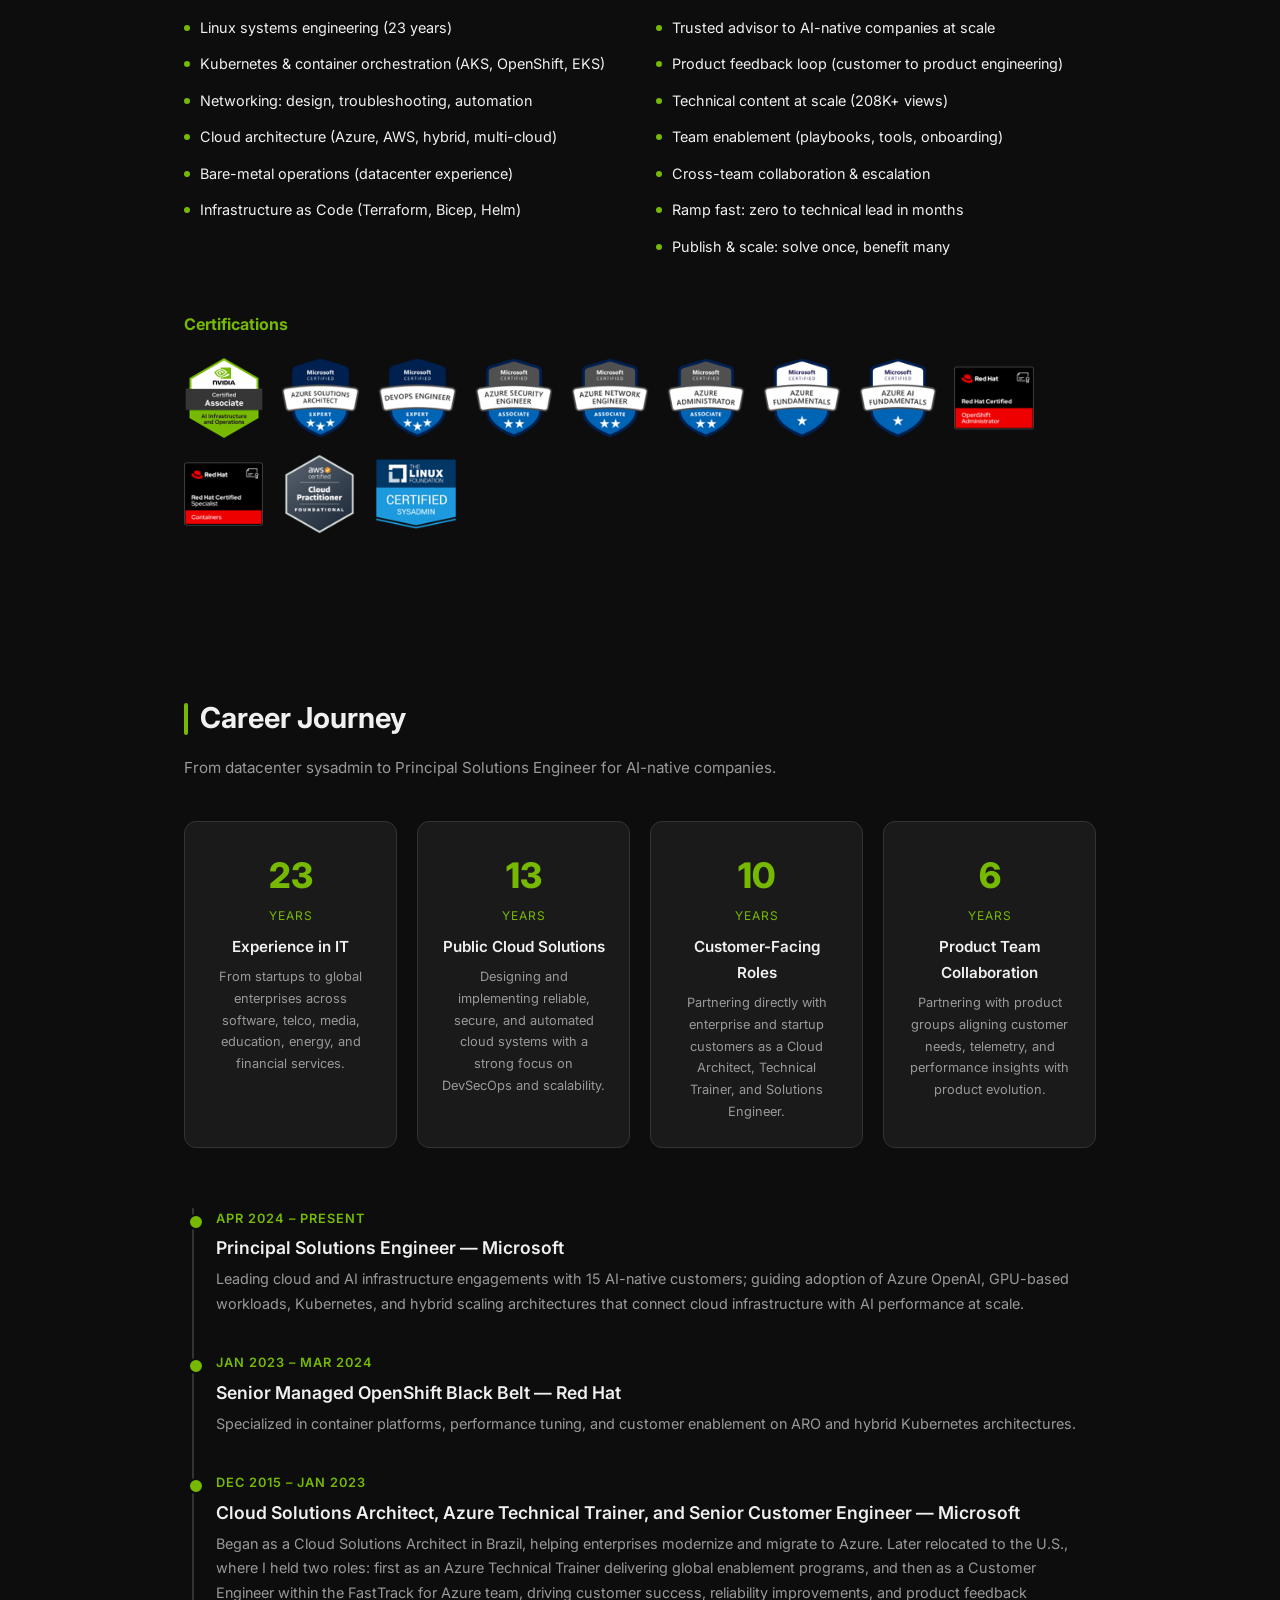
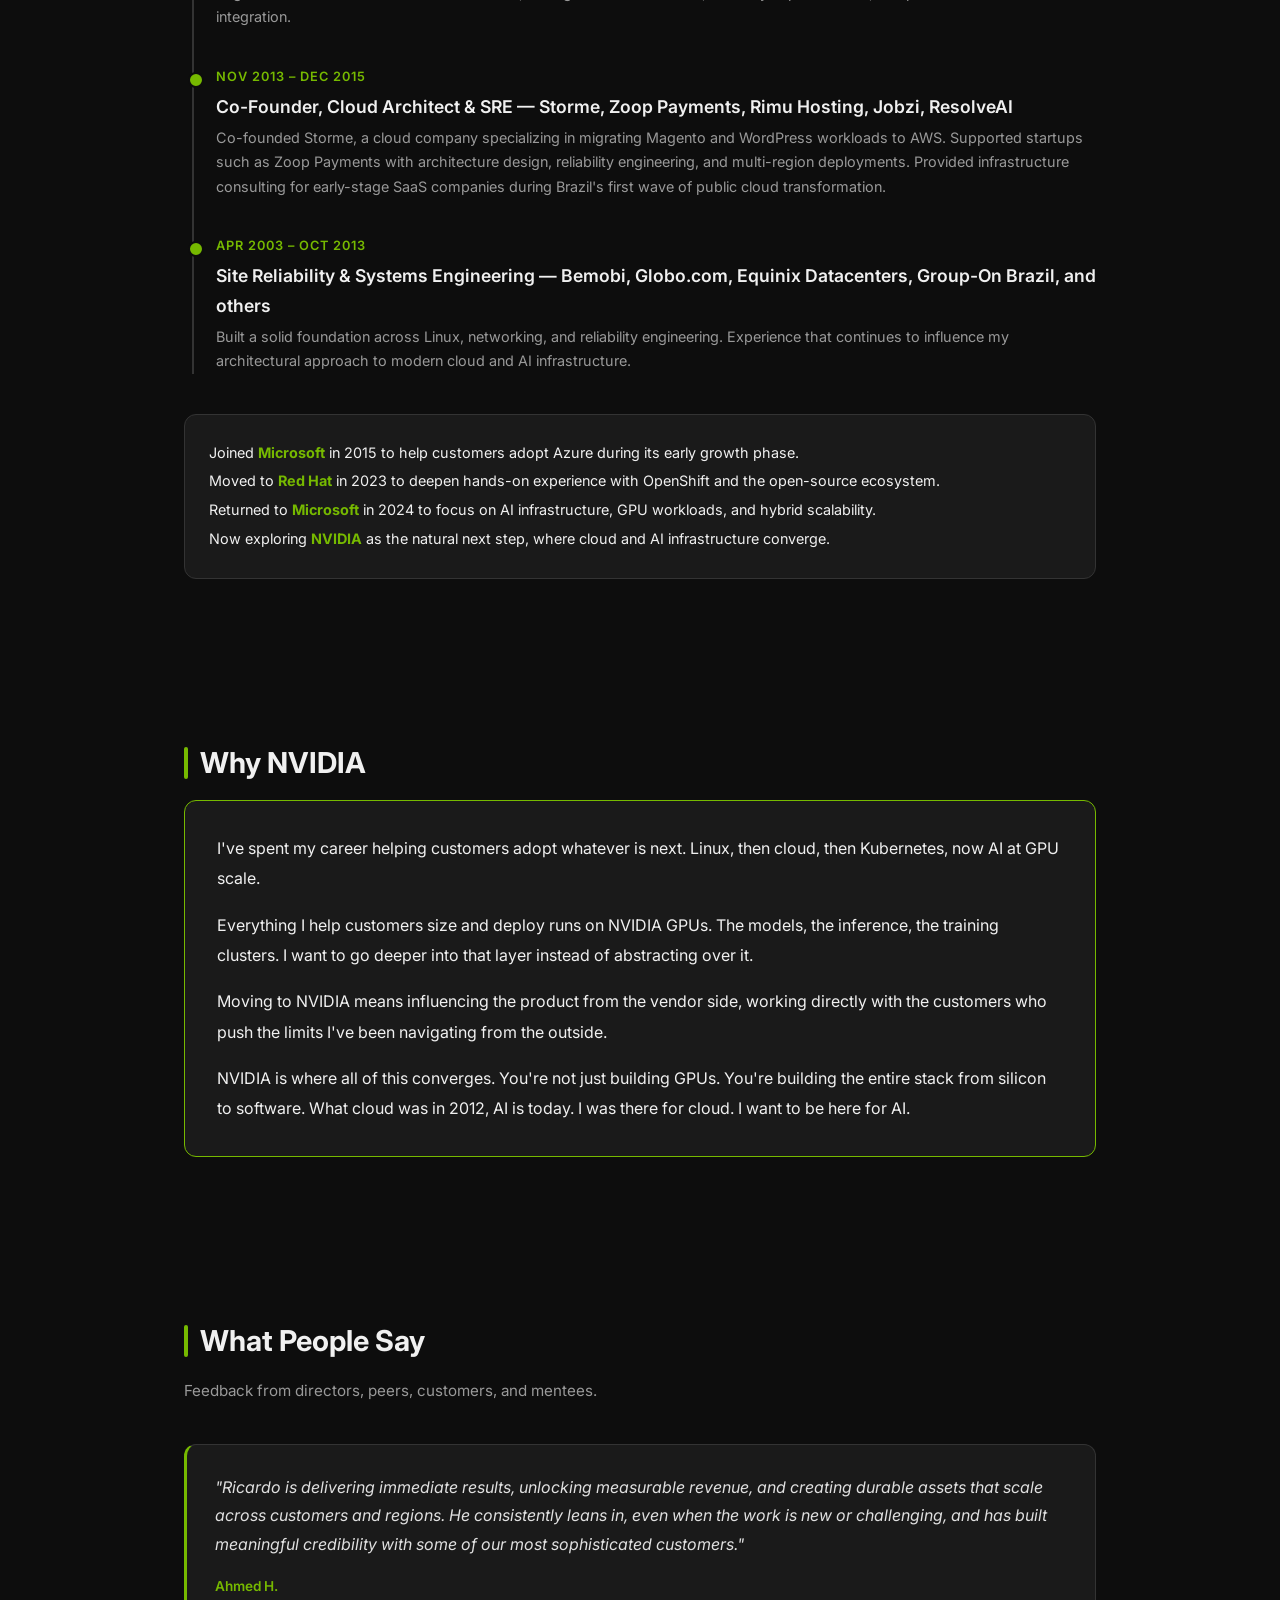
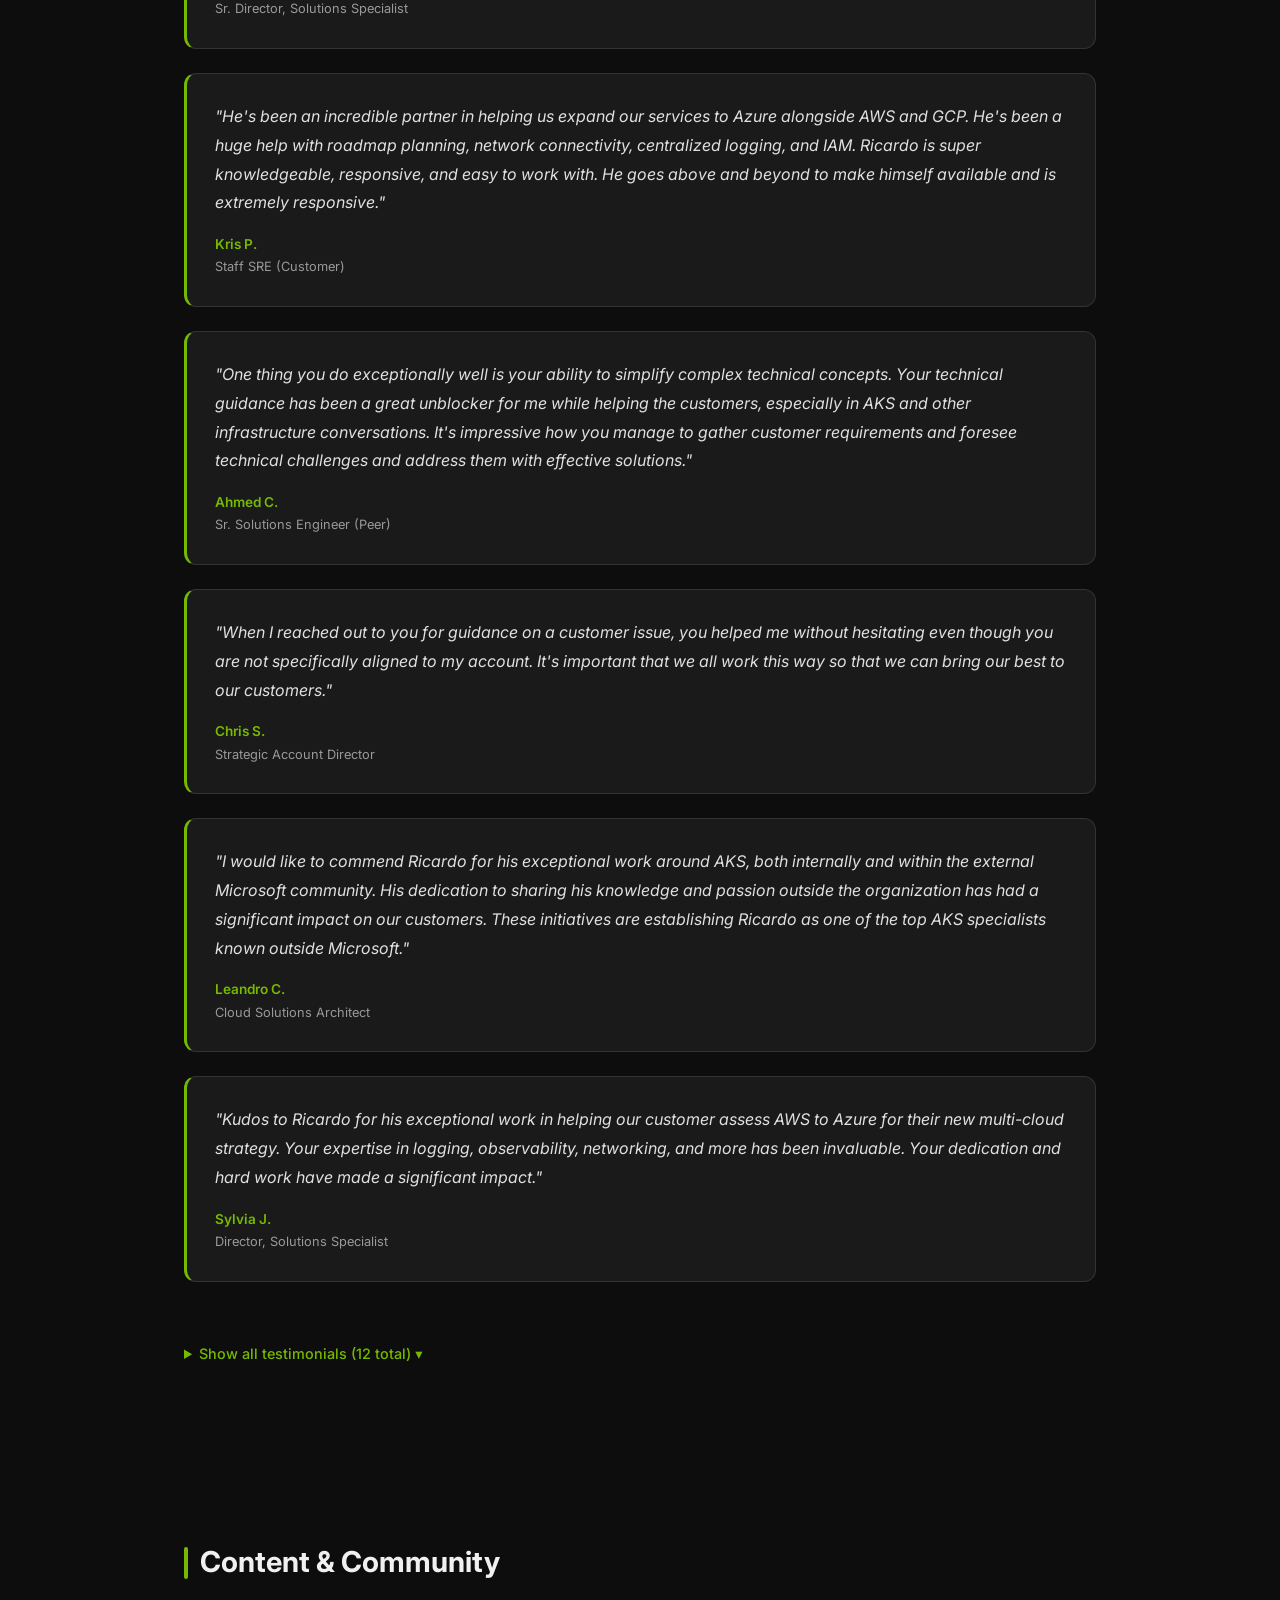
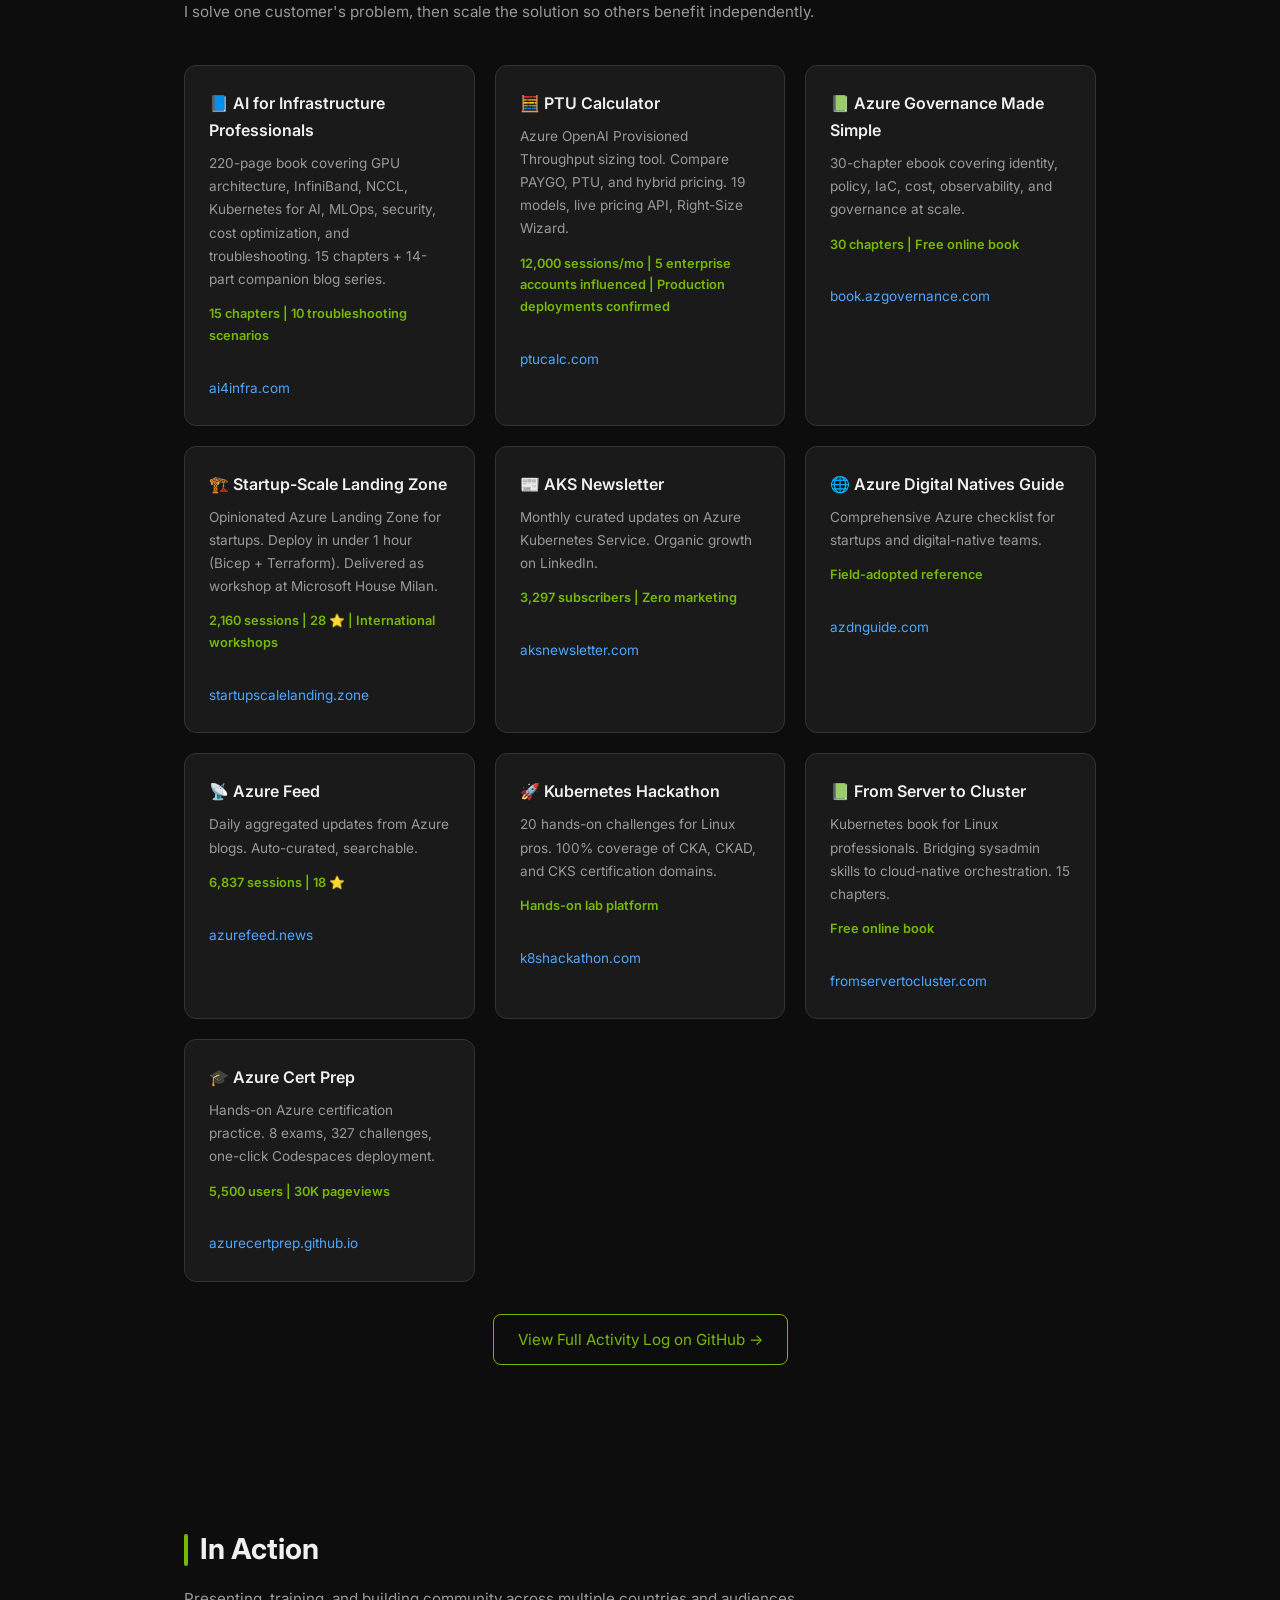
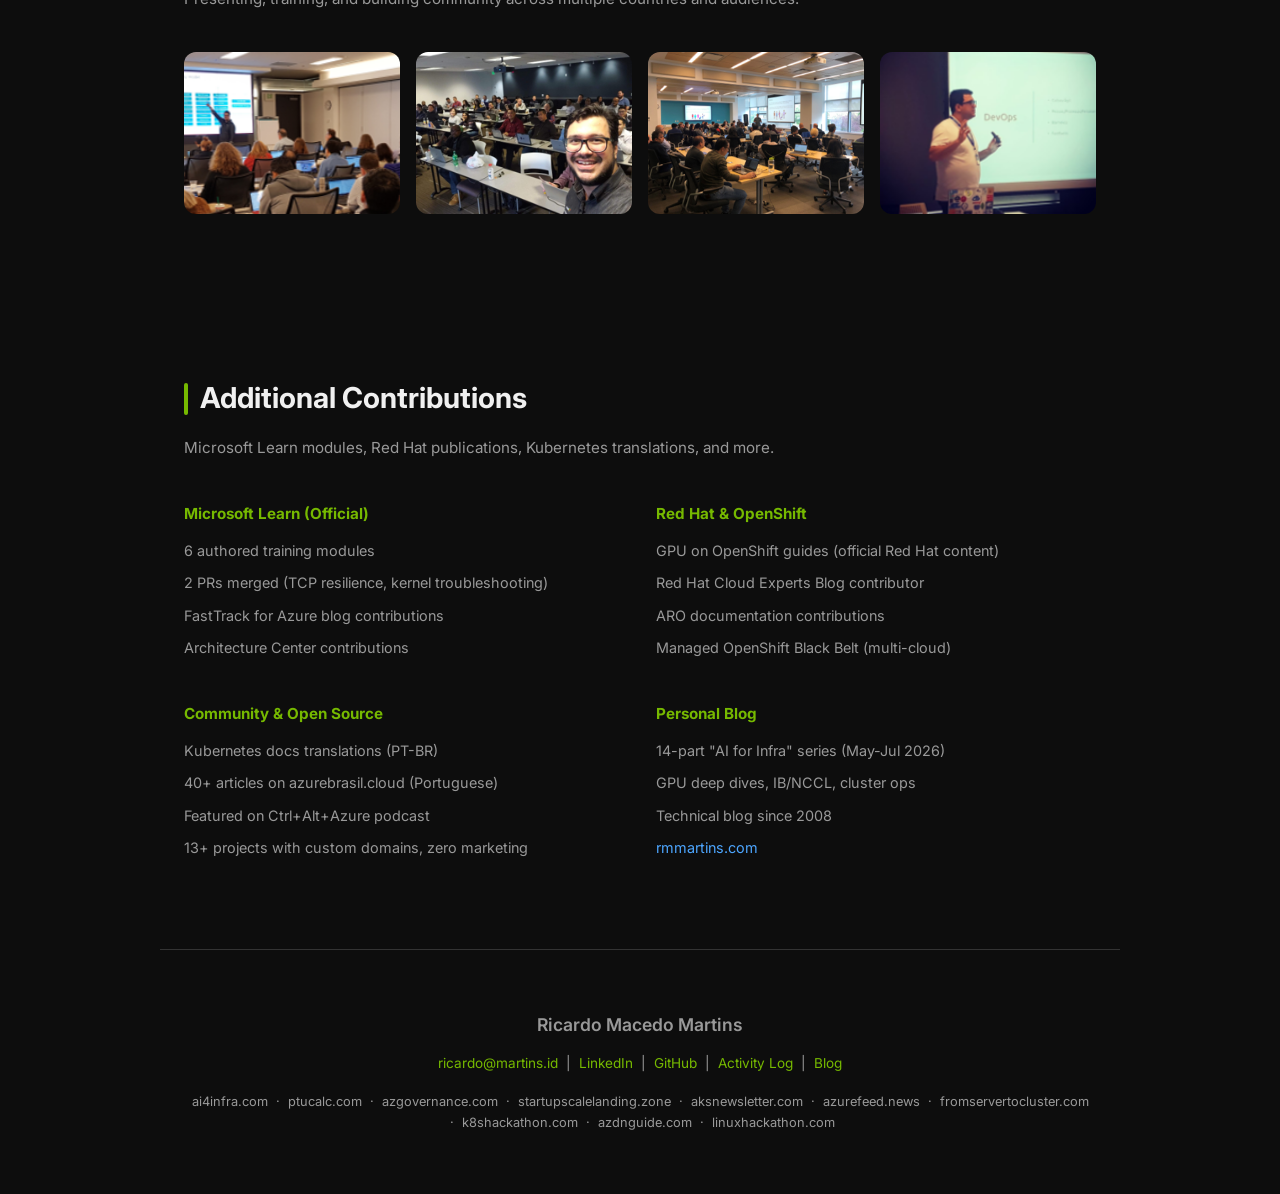
==== commit 5ae569b3: "Update NVIDIA landing page with latest content Co-authored-by: Copilot <223556219+Copilot@users.nore" ====
--- a/static/nvidia/index.html
+++ b/static/nvidia/index.html
@@ -3,10 +3,9 @@
 <head>
 <meta charset="UTF-8">
 <meta name="viewport" content="width=device-width, initial-scale=1.0">
-<meta name="robots" content="noindex, nofollow">
 <title>Ricardo Martins — Infrastructure & AI Solutions Architect</title>
 <meta property="og:title" content="Ricardo Martins — Infrastructure & AI Solutions Architect">
-<meta property="og:description" content="22 years bridging infrastructure, cloud, and AI at scale. 230K+ people reached, $16M+ deals influenced, 4 books published.">
+<meta property="og:description" content="23 years bridging infrastructure, cloud, and AI at scale. 230K+ people reached, $16M+ deals influenced, 4 books published.">
 <meta property="og:image" content="photo-headshot.png">
 <meta property="og:type" content="website">
 <link rel="preconnect" href="https://fonts.googleapis.com">
@@ -214,7 +213,7 @@
       <img src="photo-headshot.png" alt="Ricardo Martins">
     </div>
     <h1>Ricardo <span>Martins</span></h1>
-    <p class="hero-subtitle">Infrastructure &amp; AI Solutions Architect<br>22 years bridging infrastructure, cloud, and AI at scale.</p>
+    <p class="hero-subtitle">Infrastructure &amp; AI Solutions Architect<br>23 years bridging infrastructure, cloud, and AI at scale.</p>
     <div class="hero-links">
       <a href="https://linkedin.com/in/ricmmartins">LinkedIn</a>
       <a href="https://github.com/ricmmartins">GitHub</a>
@@ -233,7 +232,7 @@
     <div class="metric-card">
       <div class="metric-number">$16M+</div>
       <div class="metric-label">Deals Influenced</div>
-      <div class="metric-detail">Across 8+ strategic AI accounts in my current portfolio</div>
+      <div class="metric-detail">Across 15 AI-native accounts in my current portfolio</div>
     </div>
     <div class="metric-card">
       <div class="metric-number">$11M/mo</div>
@@ -251,12 +250,12 @@
       <div class="metric-detail">Tools, articles, books, and community content (organic, zero marketing)</div>
     </div>
     <div class="metric-card">
-      <div class="metric-number">11,764</div>
+      <div class="metric-number">12K/mo</div>
       <div class="metric-label">PTU Calc Sessions</div>
       <div class="metric-detail">Adopted cross-org, presented to enterprise and federal customers</div>
     </div>
     <div class="metric-card">
-      <div class="metric-number">22 yrs</div>
+      <div class="metric-number">23 yrs</div>
       <div class="metric-label">In IT</div>
       <div class="metric-detail">10+ customer-facing, 13 in cloud architecture, from bare-metal to GPU clusters</div>
     </div>
@@ -272,12 +271,11 @@
     <div class="skill-column">
       <h3>Infrastructure &amp; Systems</h3>
       <div class="skill-item"><span class="skill-dot"></span>GPU workload architecture &amp; capacity planning</div>
-      <div class="skill-item"><span class="skill-dot"></span>Linux systems engineering (22 years)</div>
+      <div class="skill-item"><span class="skill-dot"></span>Linux systems engineering (23 years)</div>
       <div class="skill-item"><span class="skill-dot"></span>Kubernetes &amp; container orchestration (AKS, OpenShift, EKS)</div>
       <div class="skill-item"><span class="skill-dot"></span>Networking: design, troubleshooting, automation</div>
       <div class="skill-item"><span class="skill-dot"></span>Cloud architecture (Azure, AWS, hybrid, multi-cloud)</div>
       <div class="skill-item"><span class="skill-dot"></span>Bare-metal operations (datacenter experience)</div>
-      <div class="skill-item"><span class="skill-dot"></span>InfiniBand &amp; NCCL fundamentals</div>
       <div class="skill-item"><span class="skill-dot"></span>Infrastructure as Code (Terraform, Bicep, Helm)</div>
     </div>
     <div class="skill-column">
@@ -318,7 +316,7 @@
   <!-- Experience at a Glance -->
   <div style="display:grid; grid-template-columns:repeat(auto-fit, minmax(200px, 1fr)); gap:20px; margin-bottom:60px;">
     <div style="background:var(--surface); border:1px solid var(--border); border-radius:12px; padding:24px; text-align:center;">
-      <div style="font-size:2.2rem; font-weight:800; color:var(--green);">22</div>
+      <div style="font-size:2.2rem; font-weight:800; color:var(--green);">23</div>
       <div style="font-size:0.75rem; color:var(--green); text-transform:uppercase; letter-spacing:1px; margin-bottom:8px;">Years</div>
       <div style="font-size:0.95rem; font-weight:600; margin-bottom:6px;">Experience in IT</div>
       <div style="font-size:0.8rem; color:var(--muted);">From startups to global enterprises across software, telco, media, education, energy, and financial services.</div>
@@ -347,7 +345,7 @@
     <div class="timeline-item">
       <div class="timeline-year">Apr 2024 – Present</div>
       <div class="timeline-title">Principal Solutions Engineer — Microsoft</div>
-      <div class="timeline-desc">Leading cloud and AI infrastructure engagements with digital-native customers; guiding adoption of Azure OpenAI, GPU-based workloads, Kubernetes, and hybrid scaling architectures that connect cloud infrastructure with AI performance at scale.</div>
+      <div class="timeline-desc">Leading cloud and AI infrastructure engagements with 15 AI-native customers; guiding adoption of Azure OpenAI, GPU-based workloads, Kubernetes, and hybrid scaling architectures that connect cloud infrastructure with AI performance at scale.</div>
     </div>
     <div class="timeline-item">
       <div class="timeline-year">Jan 2023 – Mar 2024</div>
@@ -383,9 +381,10 @@
 <section id="why-nvidia">
   <h2 class="section-title">Why NVIDIA</h2>
   <div style="background:var(--surface); border:1px solid var(--green); border-radius:12px; padding:32px; font-size:1rem; line-height:1.9;">
-    <p>I've spent my career helping customers adopt what's next. First cloud, then containers and Kubernetes, now AI infrastructure. NVIDIA is where all of this converges.</p>
-    <p style="margin-top:16px;">In my current role, I already work with NVIDIA hardware daily. I understand the GPU stack from workload sizing to cluster orchestration. Moving to NVIDIA means going deeper into the technology I'm already passionate about, from the vendor side where I can influence the product roadmap based on what I learn from customers.</p>
-    <p style="margin-top:16px;">AI is moving from experimentation to large-scale production. I want to be at the company defining how organizations build and scale intelligent systems.</p>
+    <p>I've spent my career helping customers adopt whatever is next. Linux, then cloud, then Kubernetes, now AI at GPU scale.</p>
+    <p style="margin-top:16px;">Everything I help customers size and deploy runs on NVIDIA GPUs. The models, the inference, the training clusters. I want to go deeper into that layer instead of abstracting over it.</p>
+    <p style="margin-top:16px;">Moving to NVIDIA means influencing the product from the vendor side, working directly with the customers who push the limits I've been navigating from the outside.</p>
+    <p style="margin-top:16px;">NVIDIA is where all of this converges. You're not just building GPUs. You're building the entire stack from silicon to software. What cloud was in 2012, AI is today. I was there for cloud. I want to be here for AI.</p>
   </div>
 </section>
 
@@ -431,12 +430,6 @@
       <div class="testimonial-role">Director, Solutions Specialist</div>
     </div>
 
-    <div class="testimonial-card">
-      <div class="testimonial-quote">"I would like to commend Ricardo for his exceptional work around AKS, both internally and within the external Microsoft community. His dedication to sharing his knowledge and passion outside the organization has had a significant impact on our customers. These initiatives are establishing Ricardo as one of the top AKS specialists known outside Microsoft."</div>
-      <div class="testimonial-author">Leandro C.</div>
-      <div class="testimonial-role">Cloud Solutions Architect</div>
-    </div>
-
     <details style="margin-top:24px;">
       <summary style="cursor:pointer; color:var(--green); font-size:0.9rem; font-weight:500; padding:12px 0;">Show all testimonials (12 total) ▾</summary>
 
@@ -495,7 +488,7 @@
     <div class="content-card">
       <h4>🧮 PTU Calculator</h4>
       <p>Azure OpenAI Provisioned Throughput sizing tool. Compare PAYGO, PTU, and hybrid pricing. 19 models, live pricing API, Right-Size Wizard.</p>
-      <div class="content-stat">11,764 sessions | 5 enterprise accounts influenced | Production deployments confirmed</div>
+      <div class="content-stat">12,000 sessions/mo | 5 enterprise accounts influenced | Production deployments confirmed</div>
       <br><a href="https://ptucalc.com">ptucalc.com</a>
     </div>
     <div class="content-card">
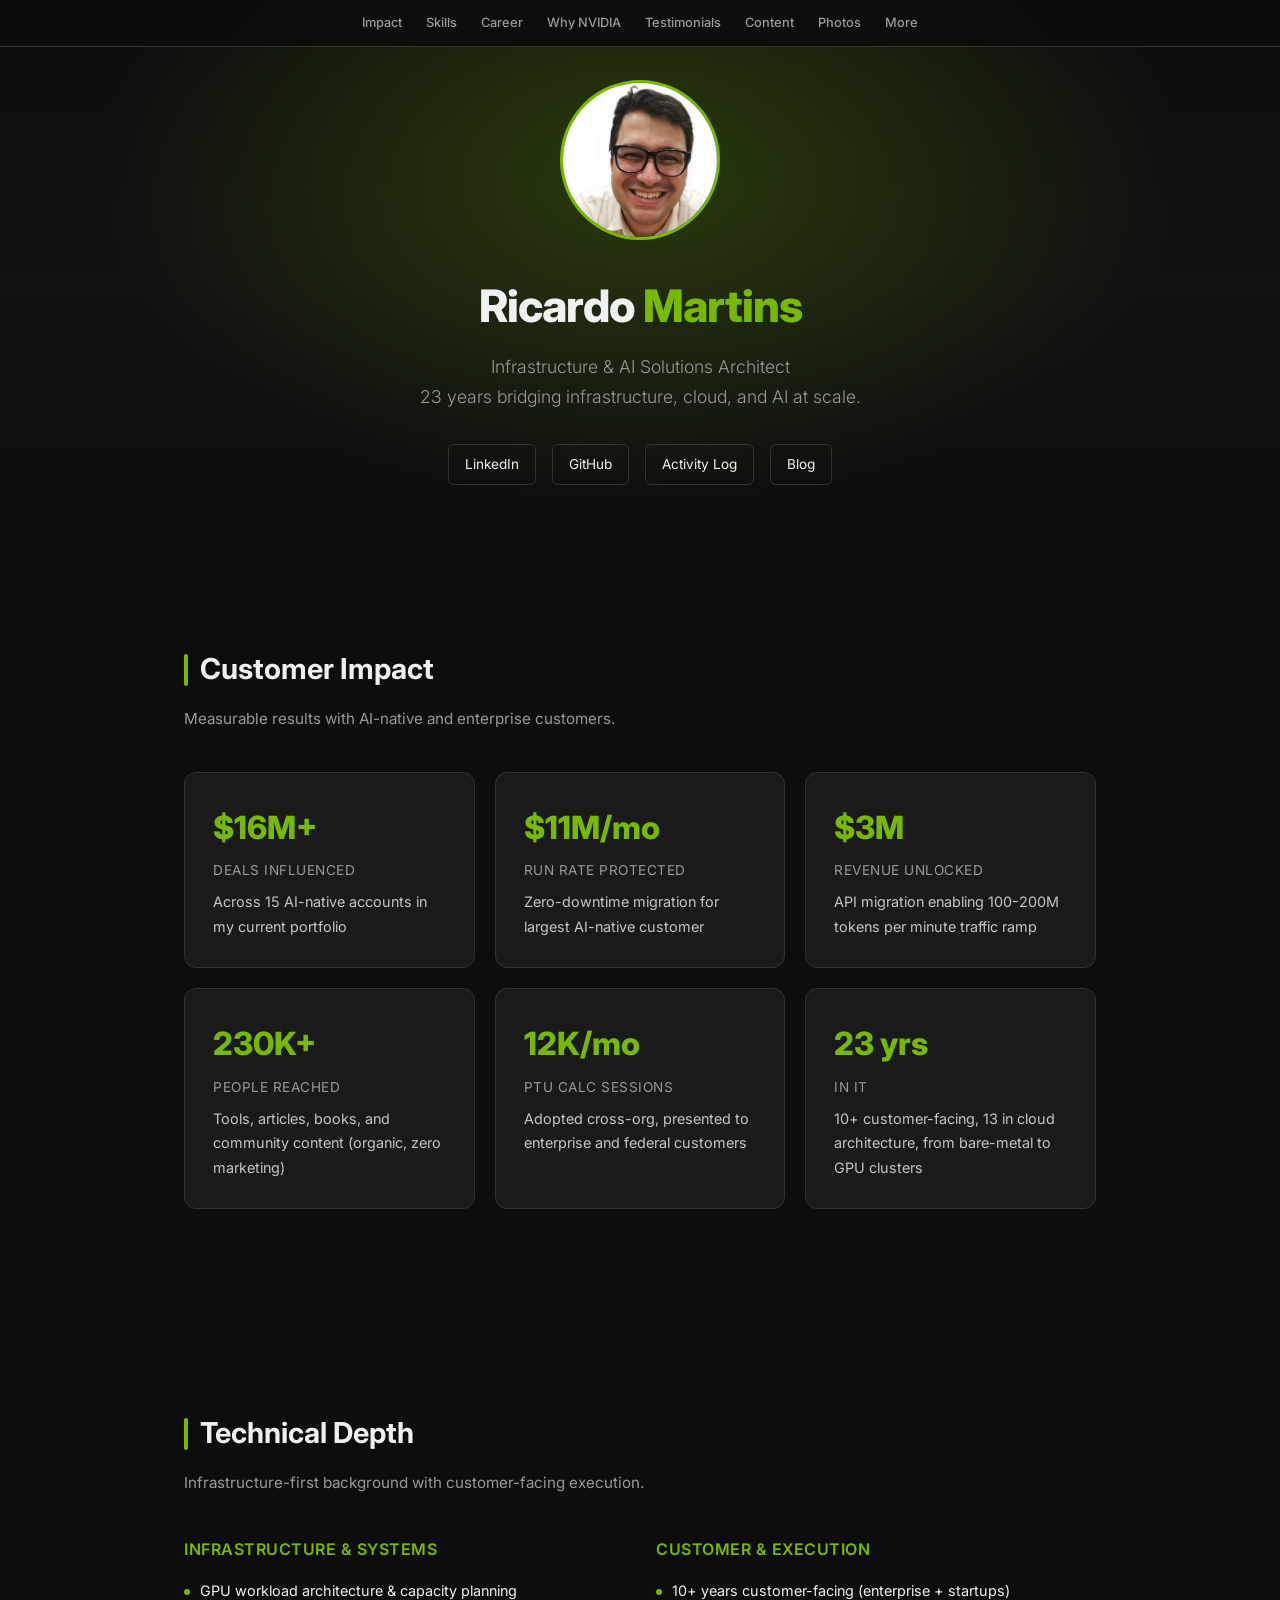
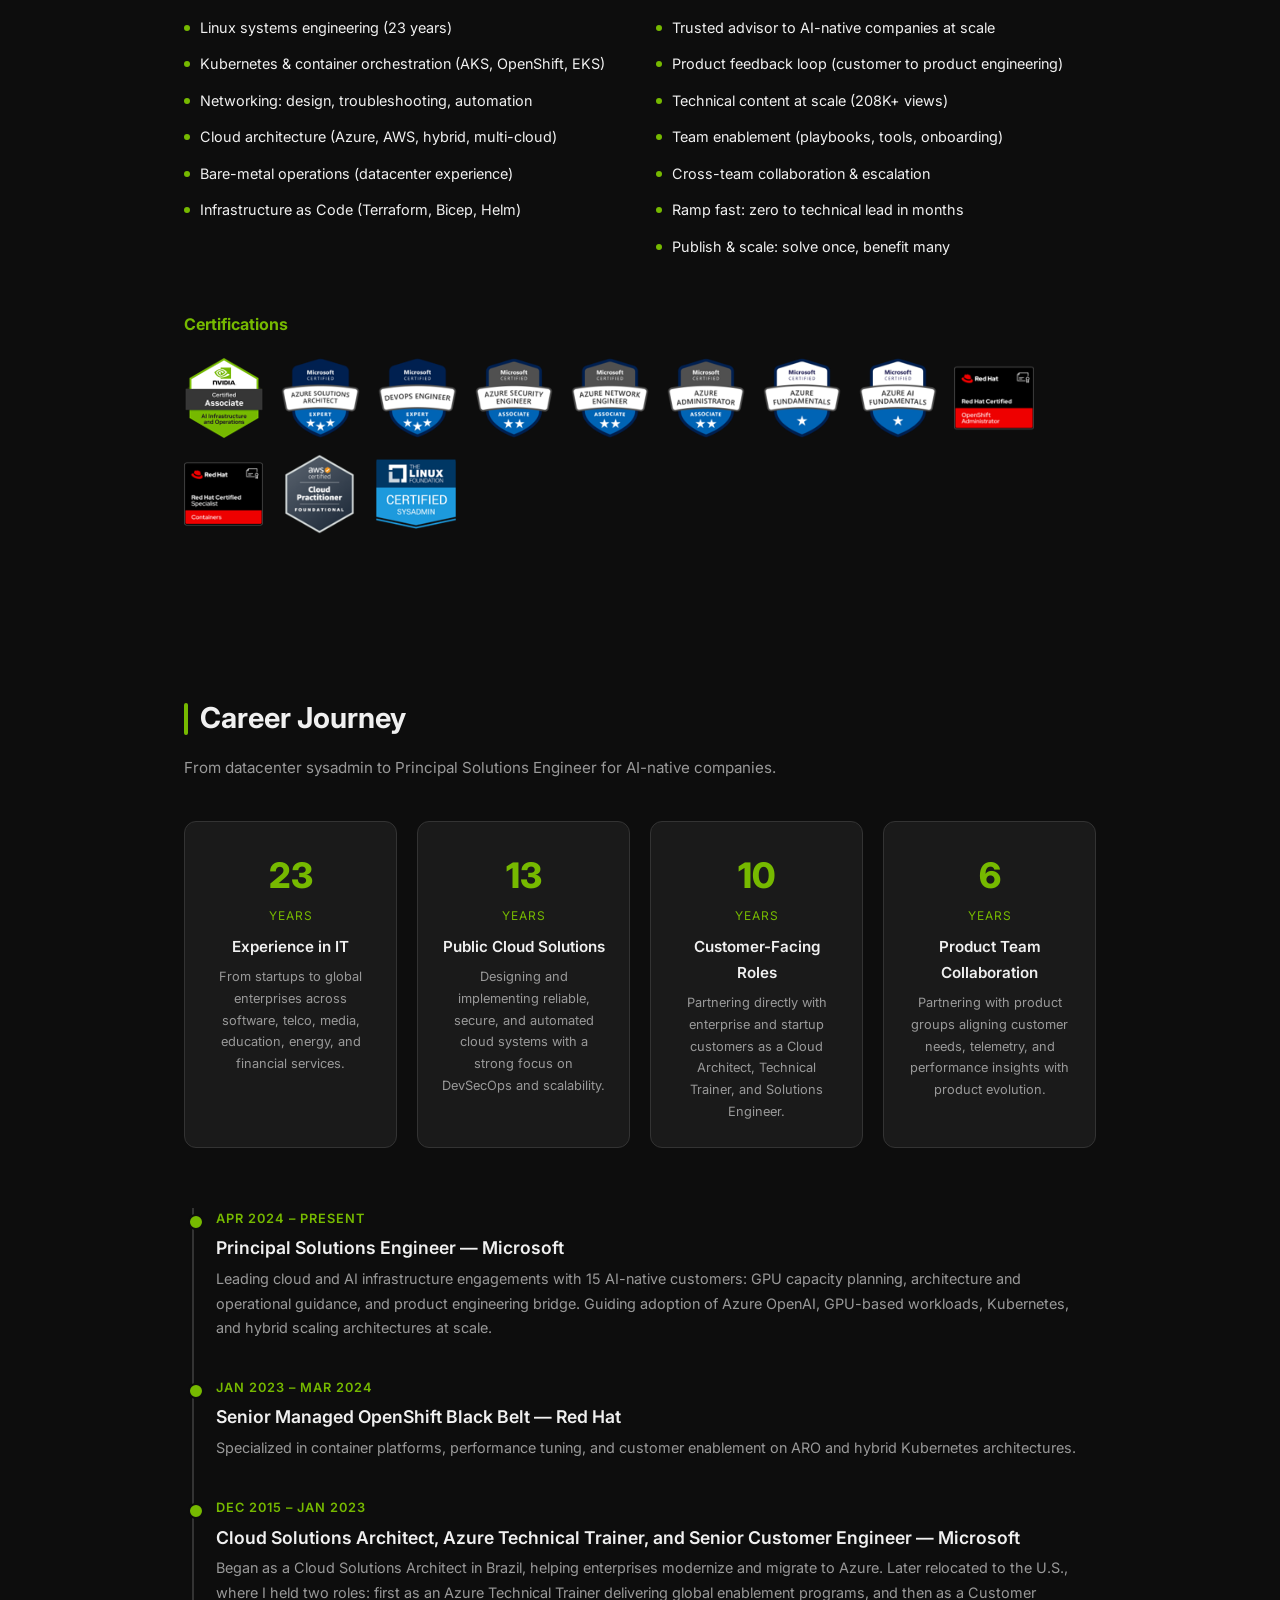
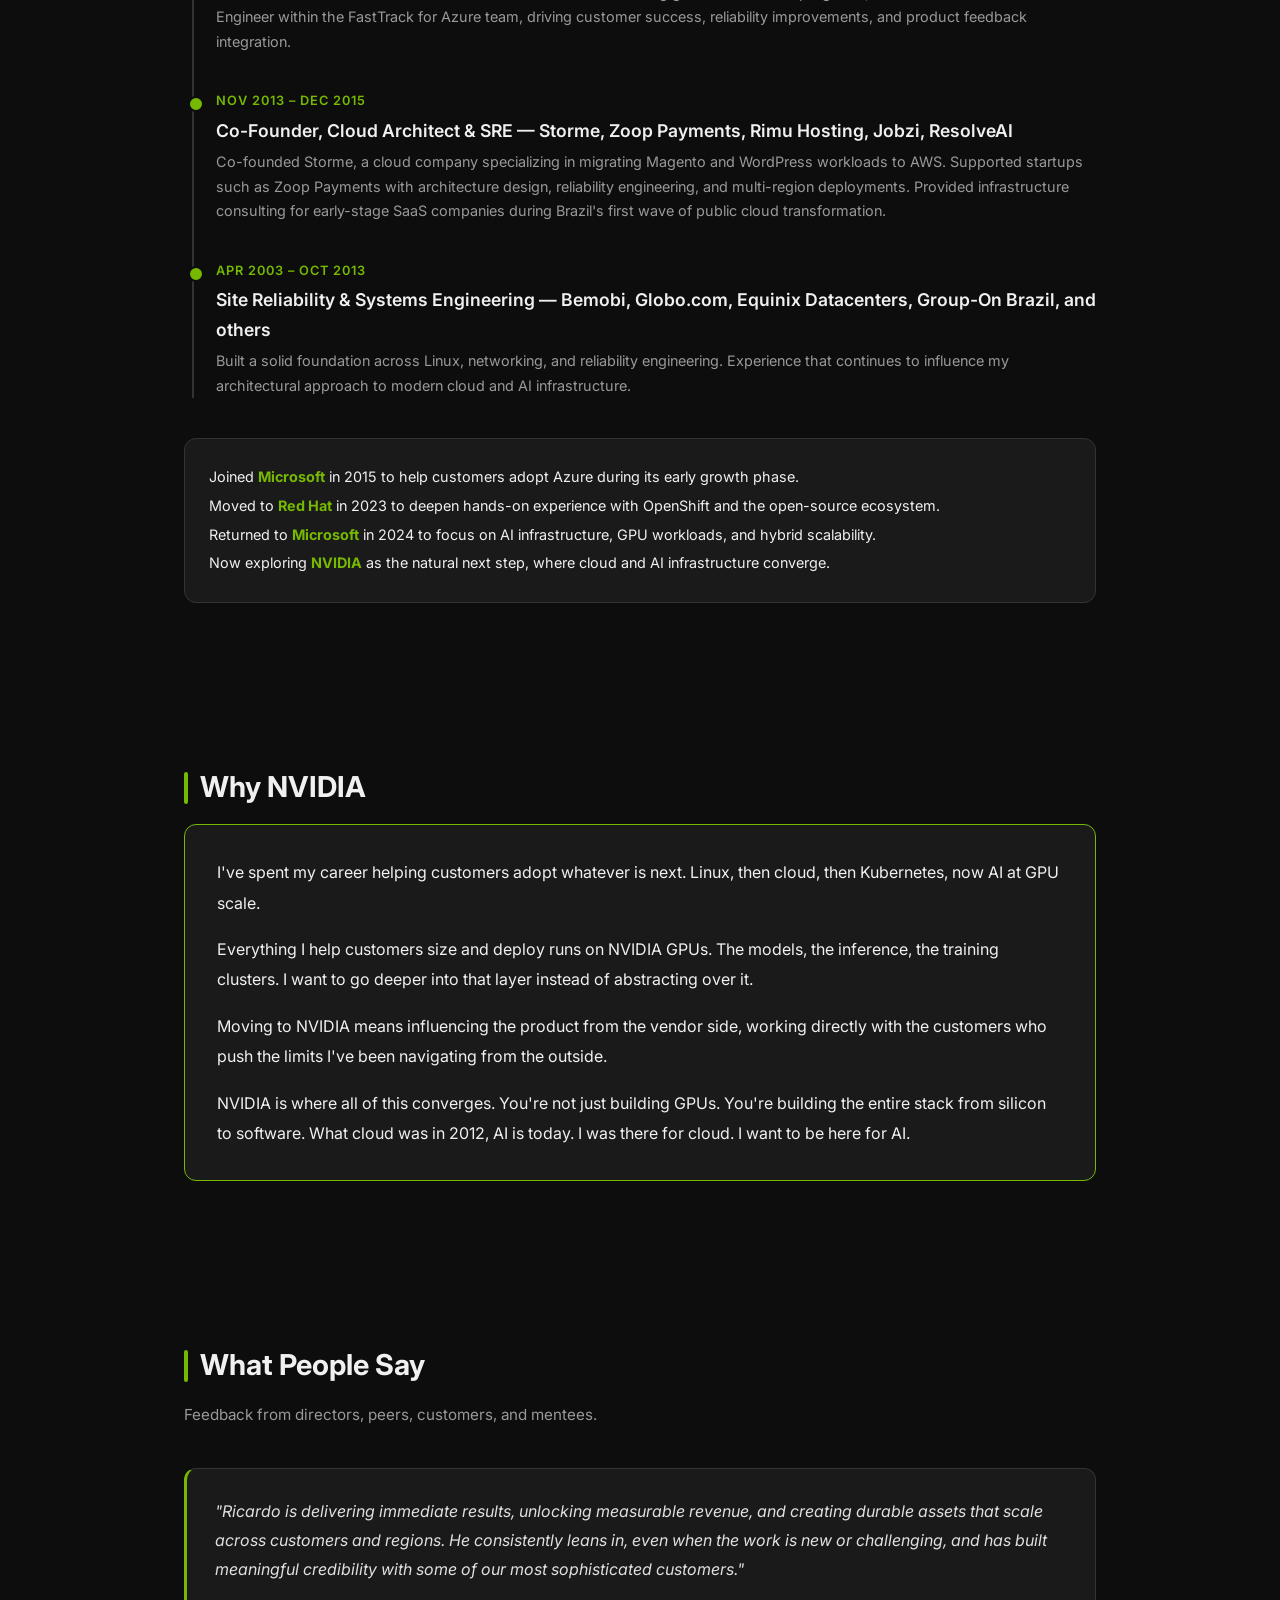
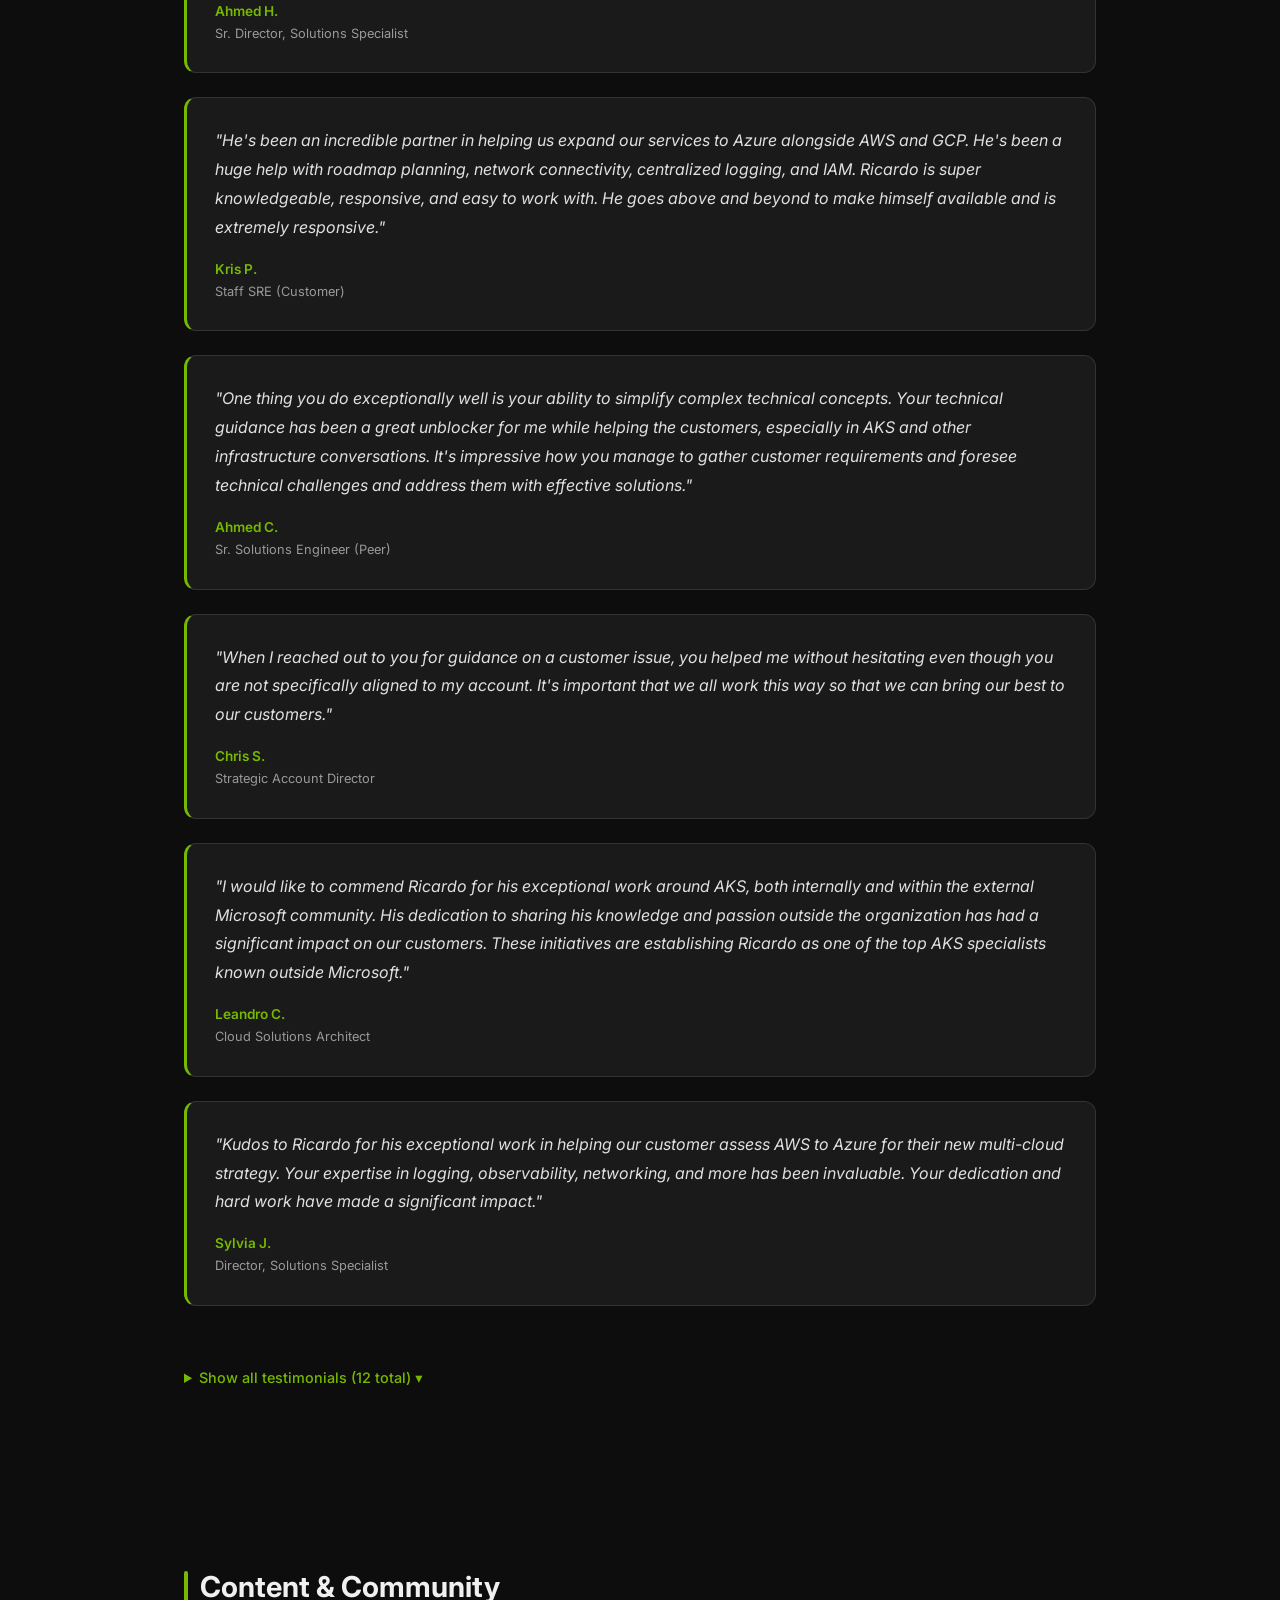
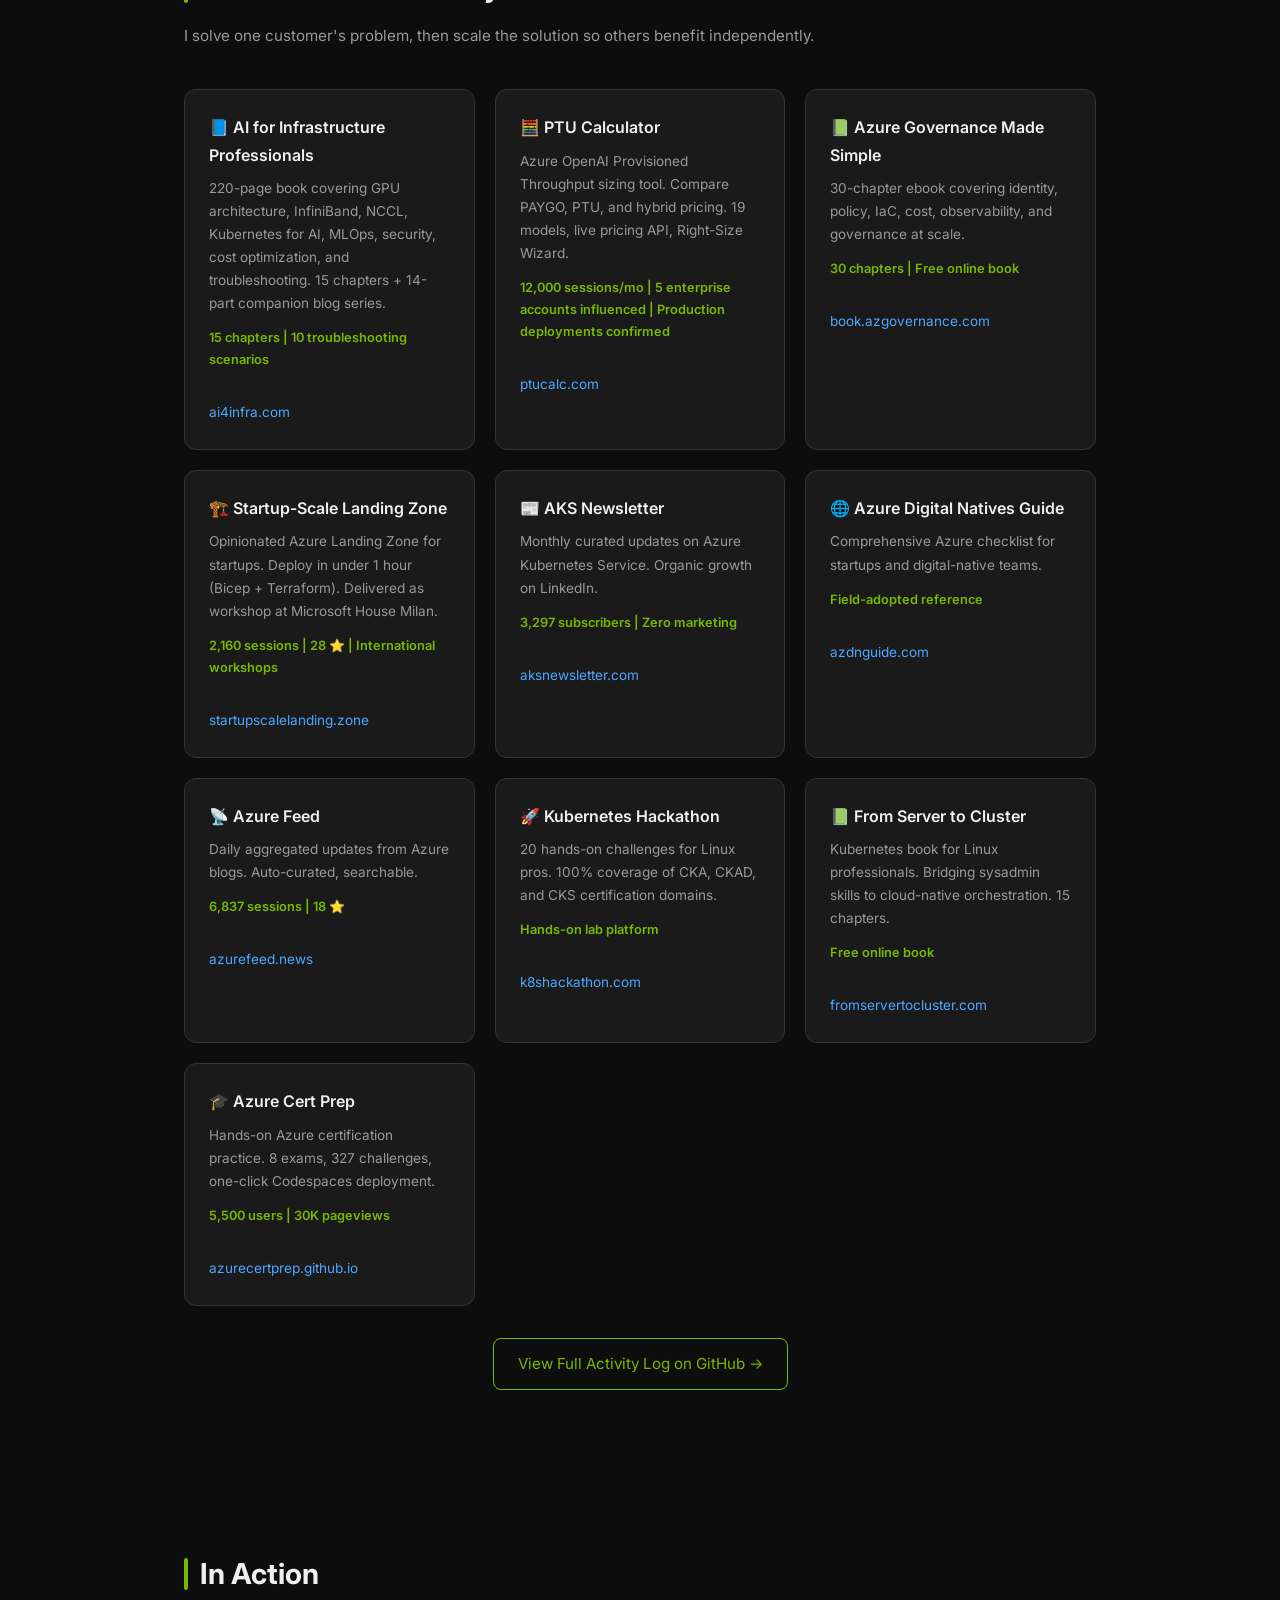
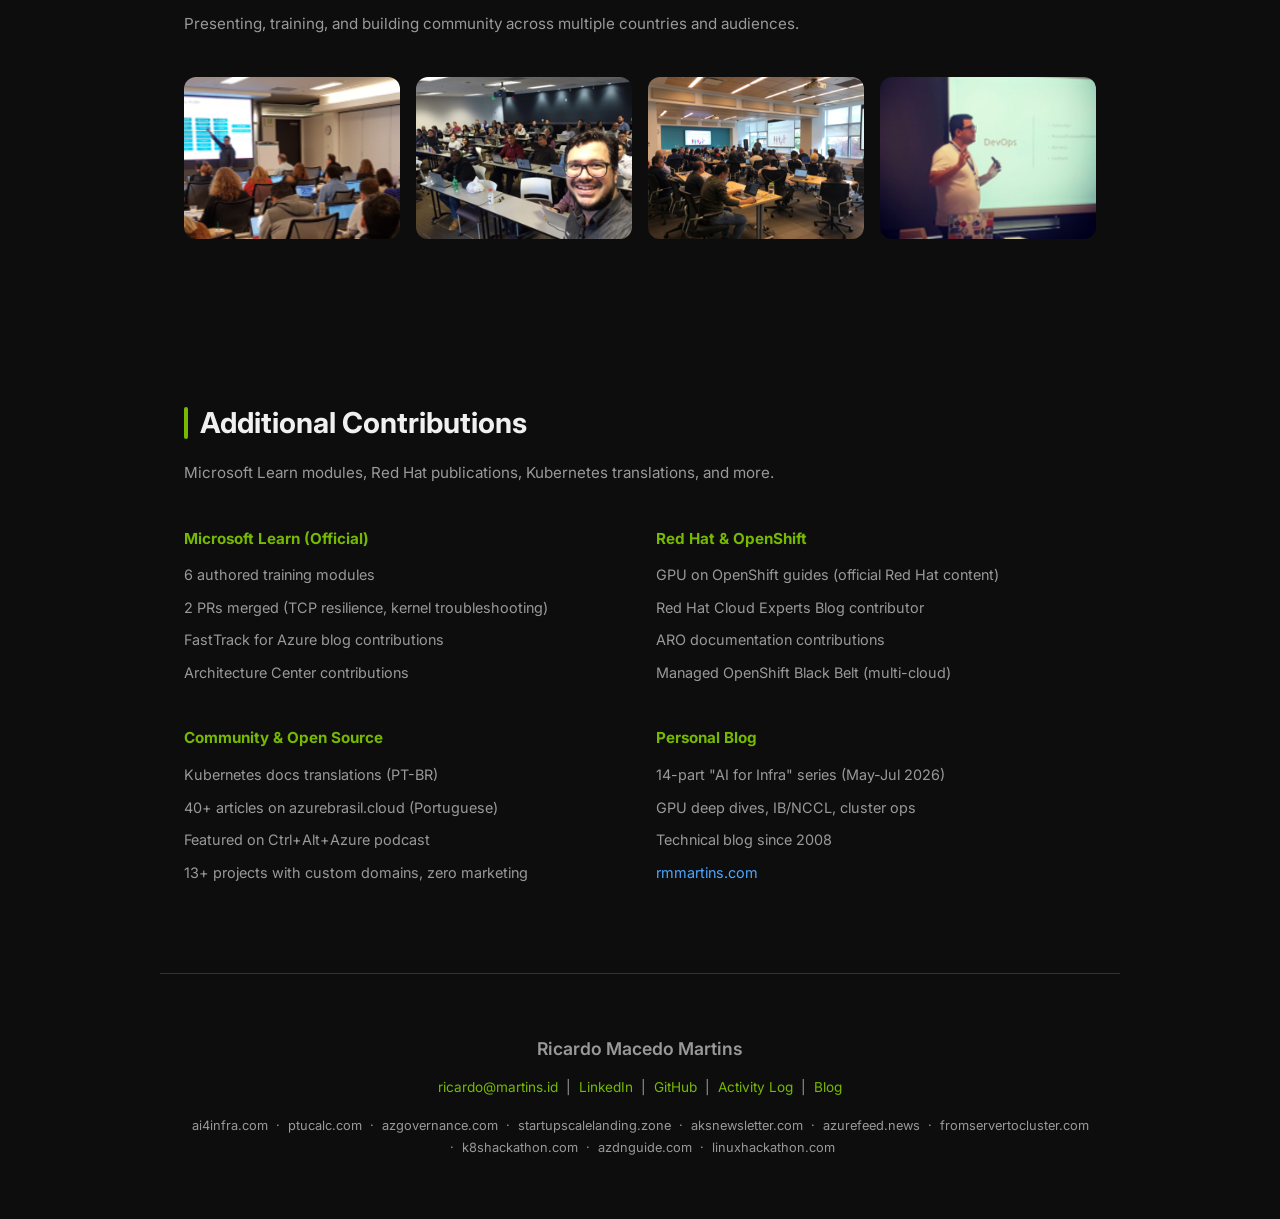
==== commit efb02c42: "Update nvidia landing page with improved role description Refined current role description to highli" ====
--- a/static/nvidia/index.html
+++ b/static/nvidia/index.html
@@ -345,7 +345,7 @@
     <div class="timeline-item">
       <div class="timeline-year">Apr 2024 – Present</div>
       <div class="timeline-title">Principal Solutions Engineer — Microsoft</div>
-      <div class="timeline-desc">Leading cloud and AI infrastructure engagements with 15 AI-native customers; guiding adoption of Azure OpenAI, GPU-based workloads, Kubernetes, and hybrid scaling architectures that connect cloud infrastructure with AI performance at scale.</div>
+      <div class="timeline-desc">Leading cloud and AI infrastructure engagements with 15 AI-native customers: GPU capacity planning, architecture and operational guidance, and product engineering bridge. Guiding adoption of Azure OpenAI, GPU-based workloads, Kubernetes, and hybrid scaling architectures at scale.</div>
     </div>
     <div class="timeline-item">
       <div class="timeline-year">Jan 2023 – Mar 2024</div>
